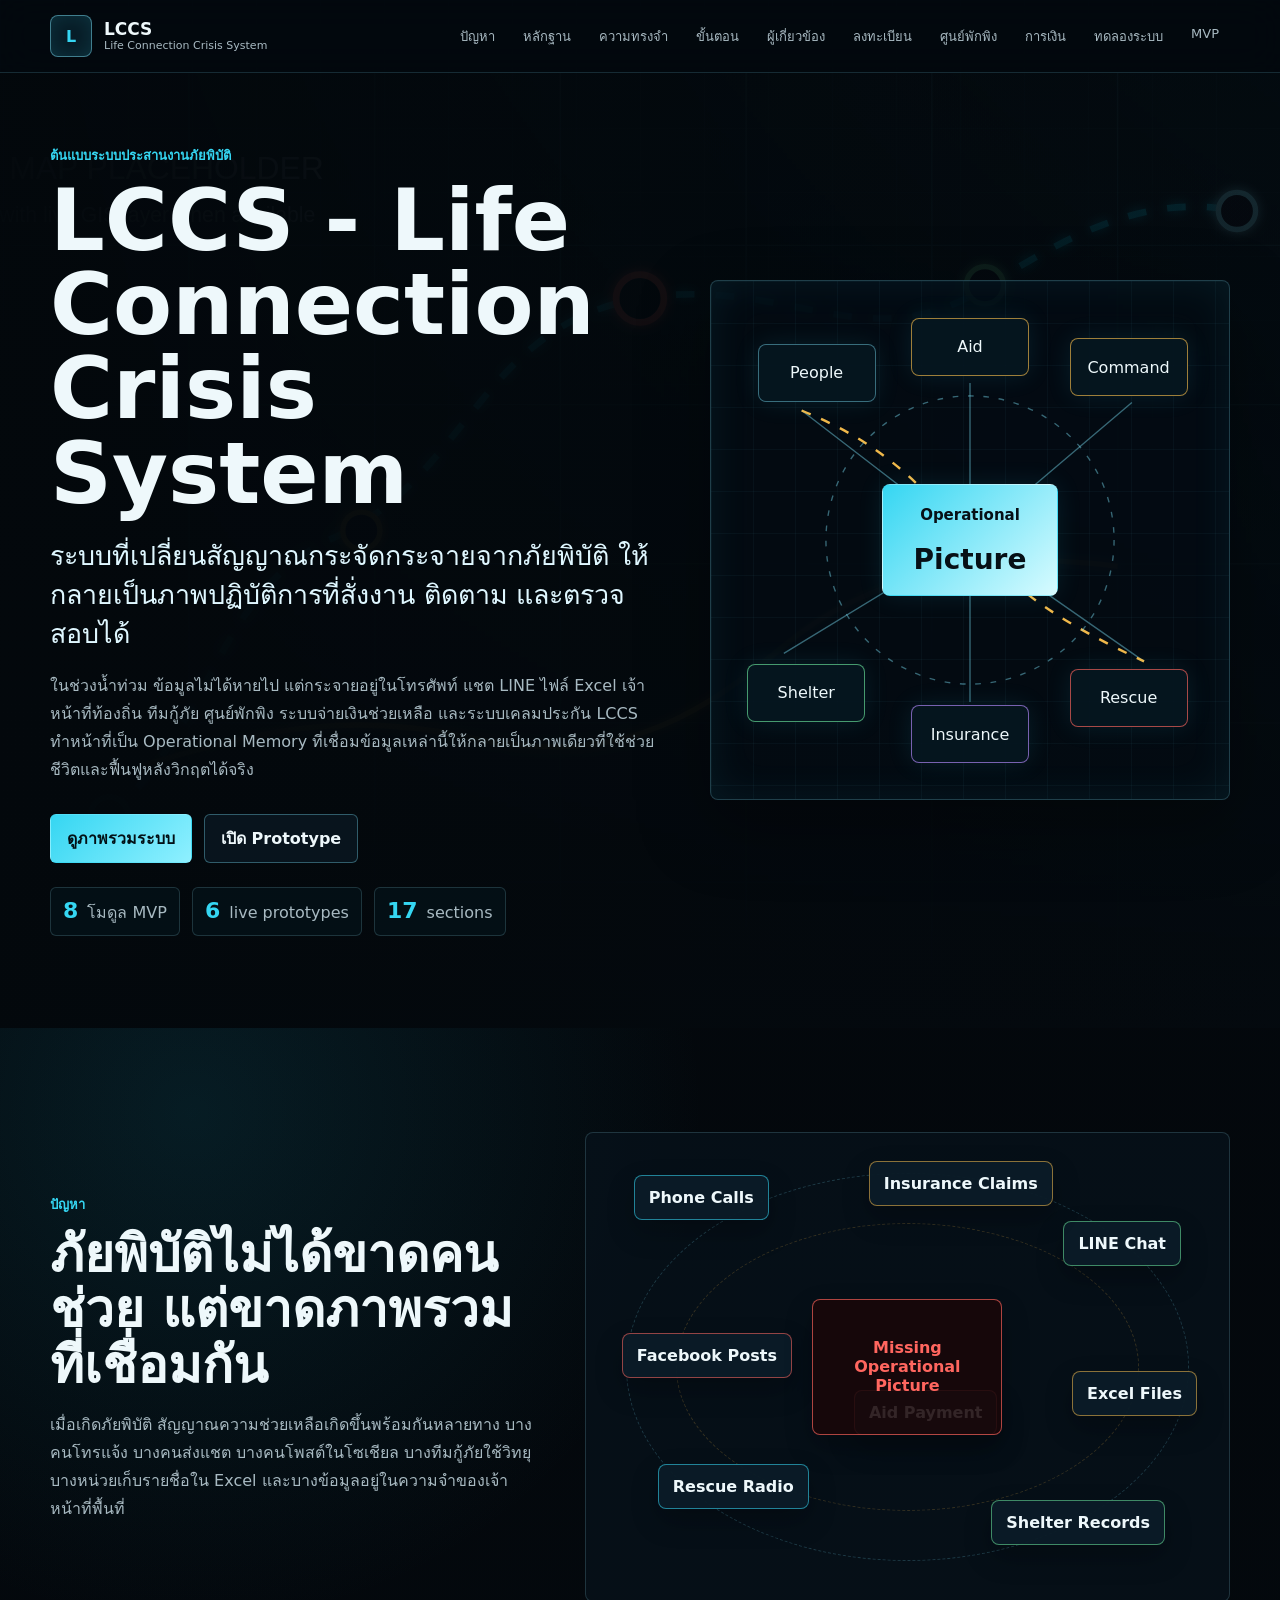
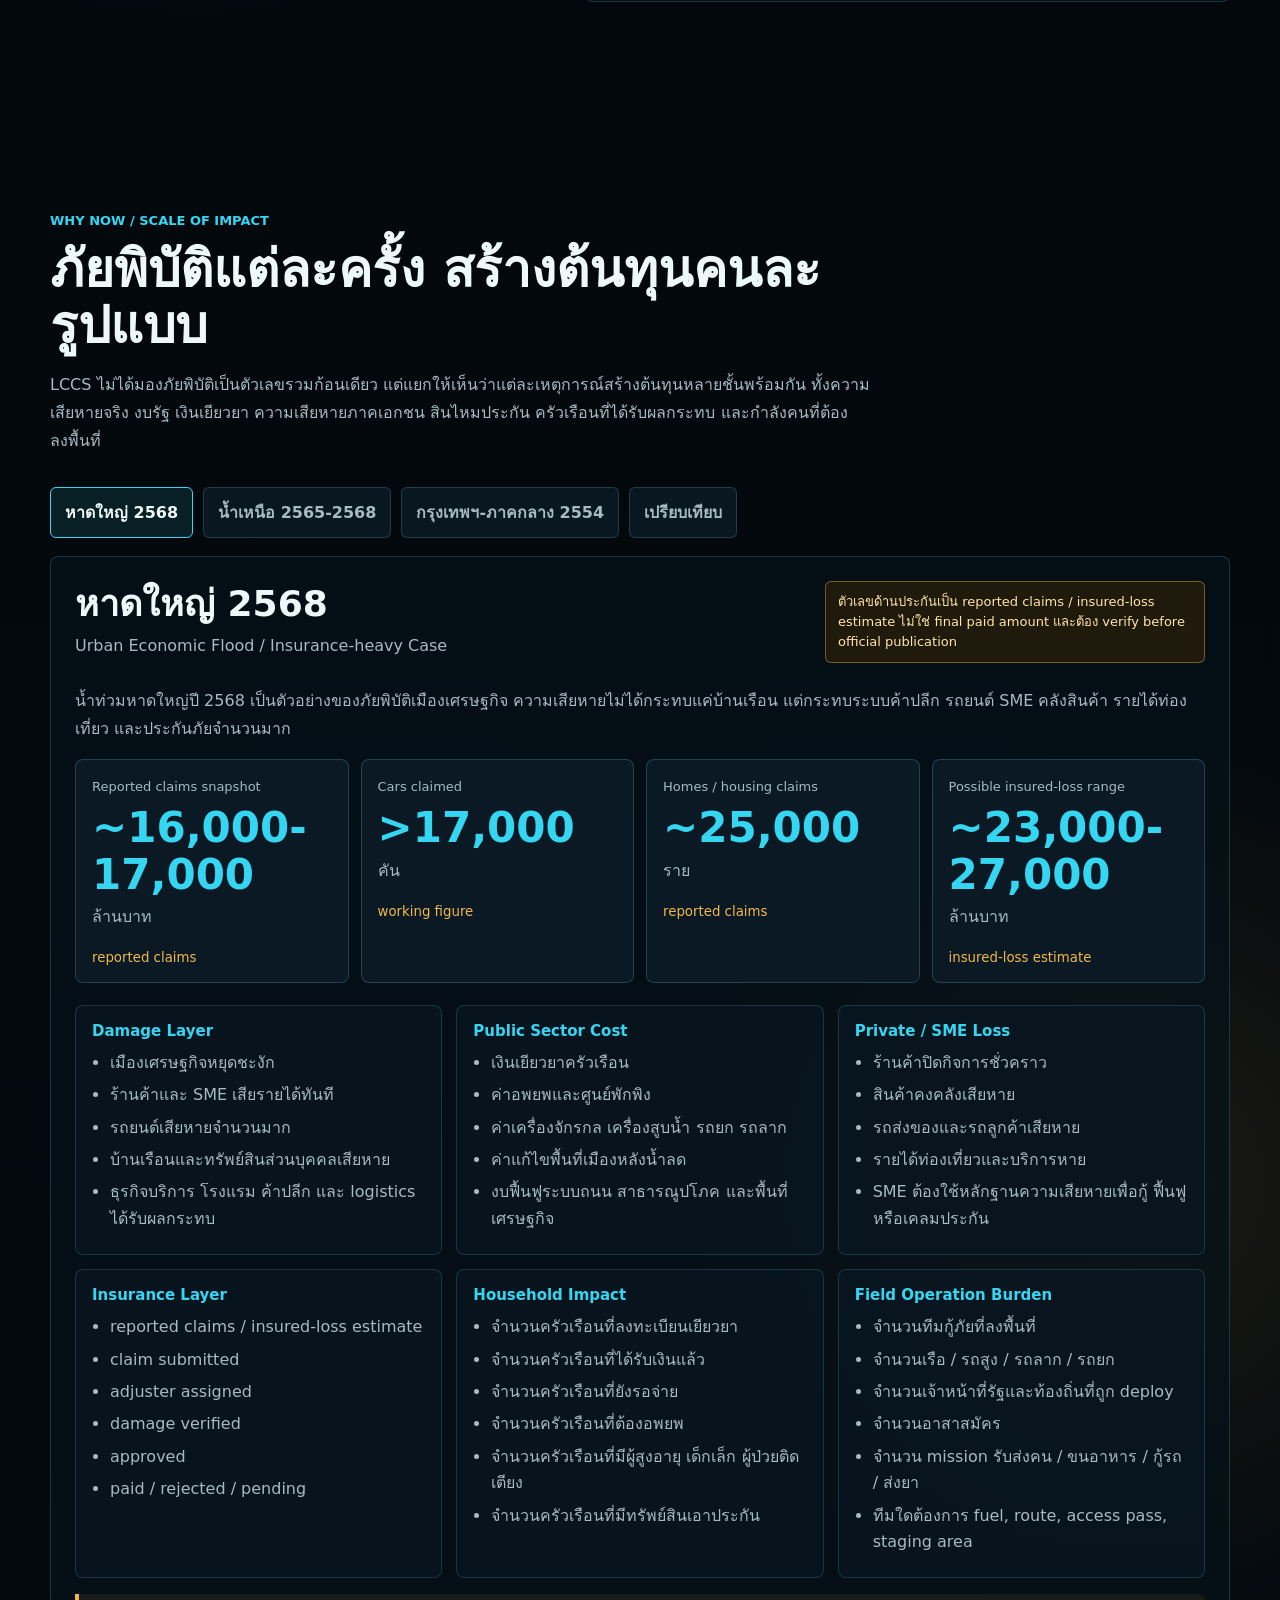
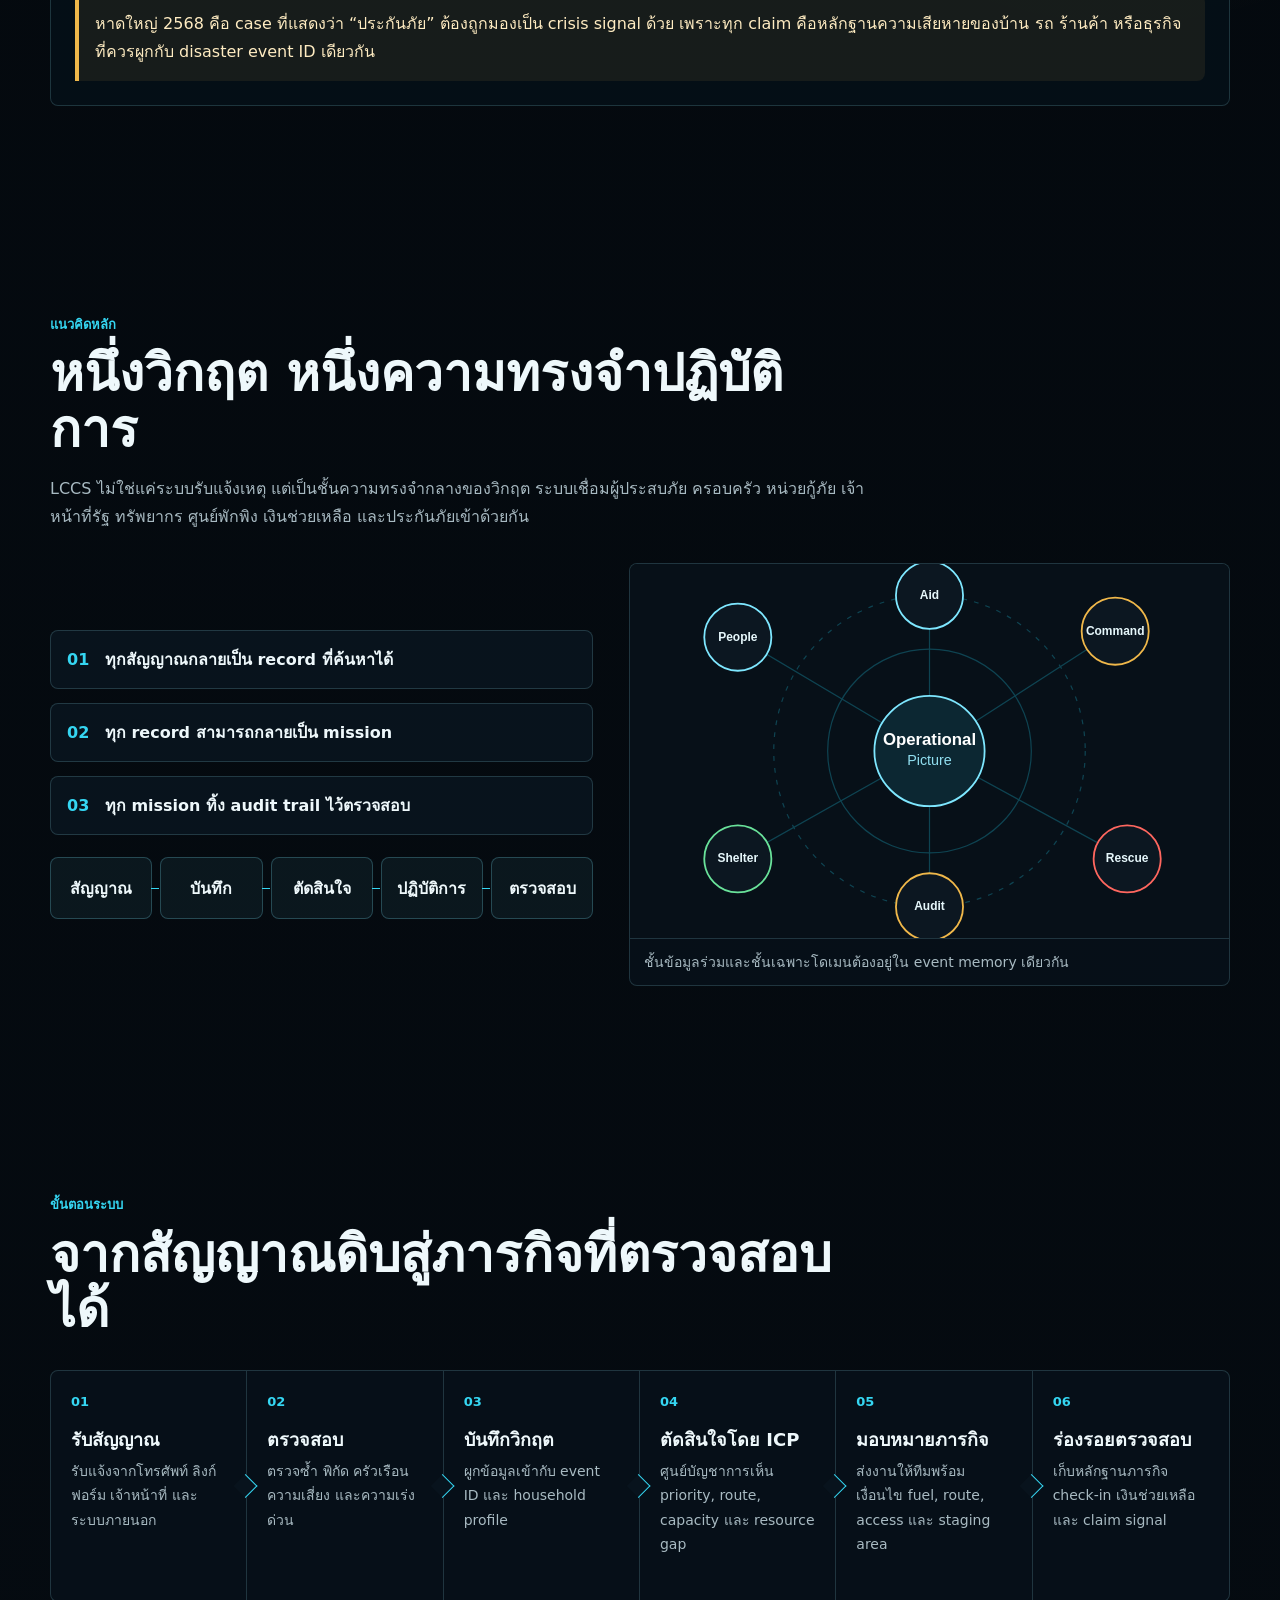
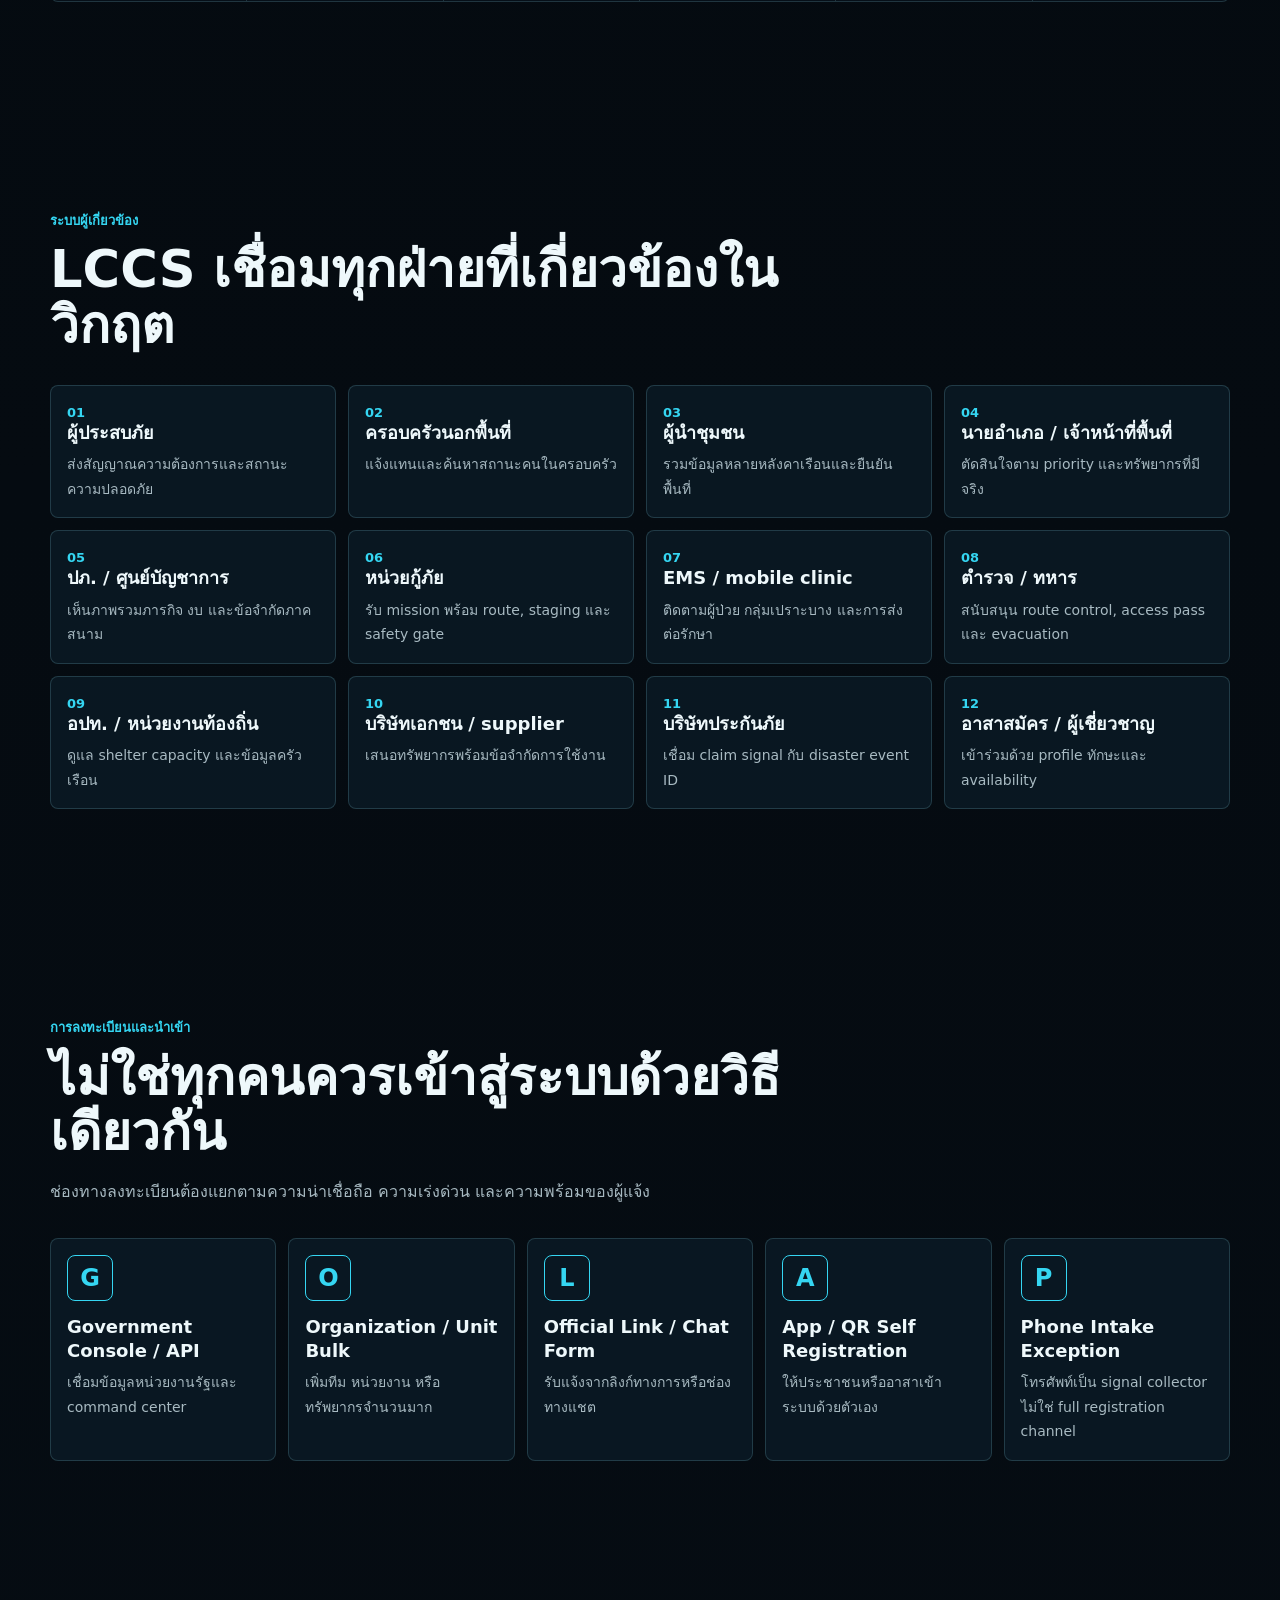
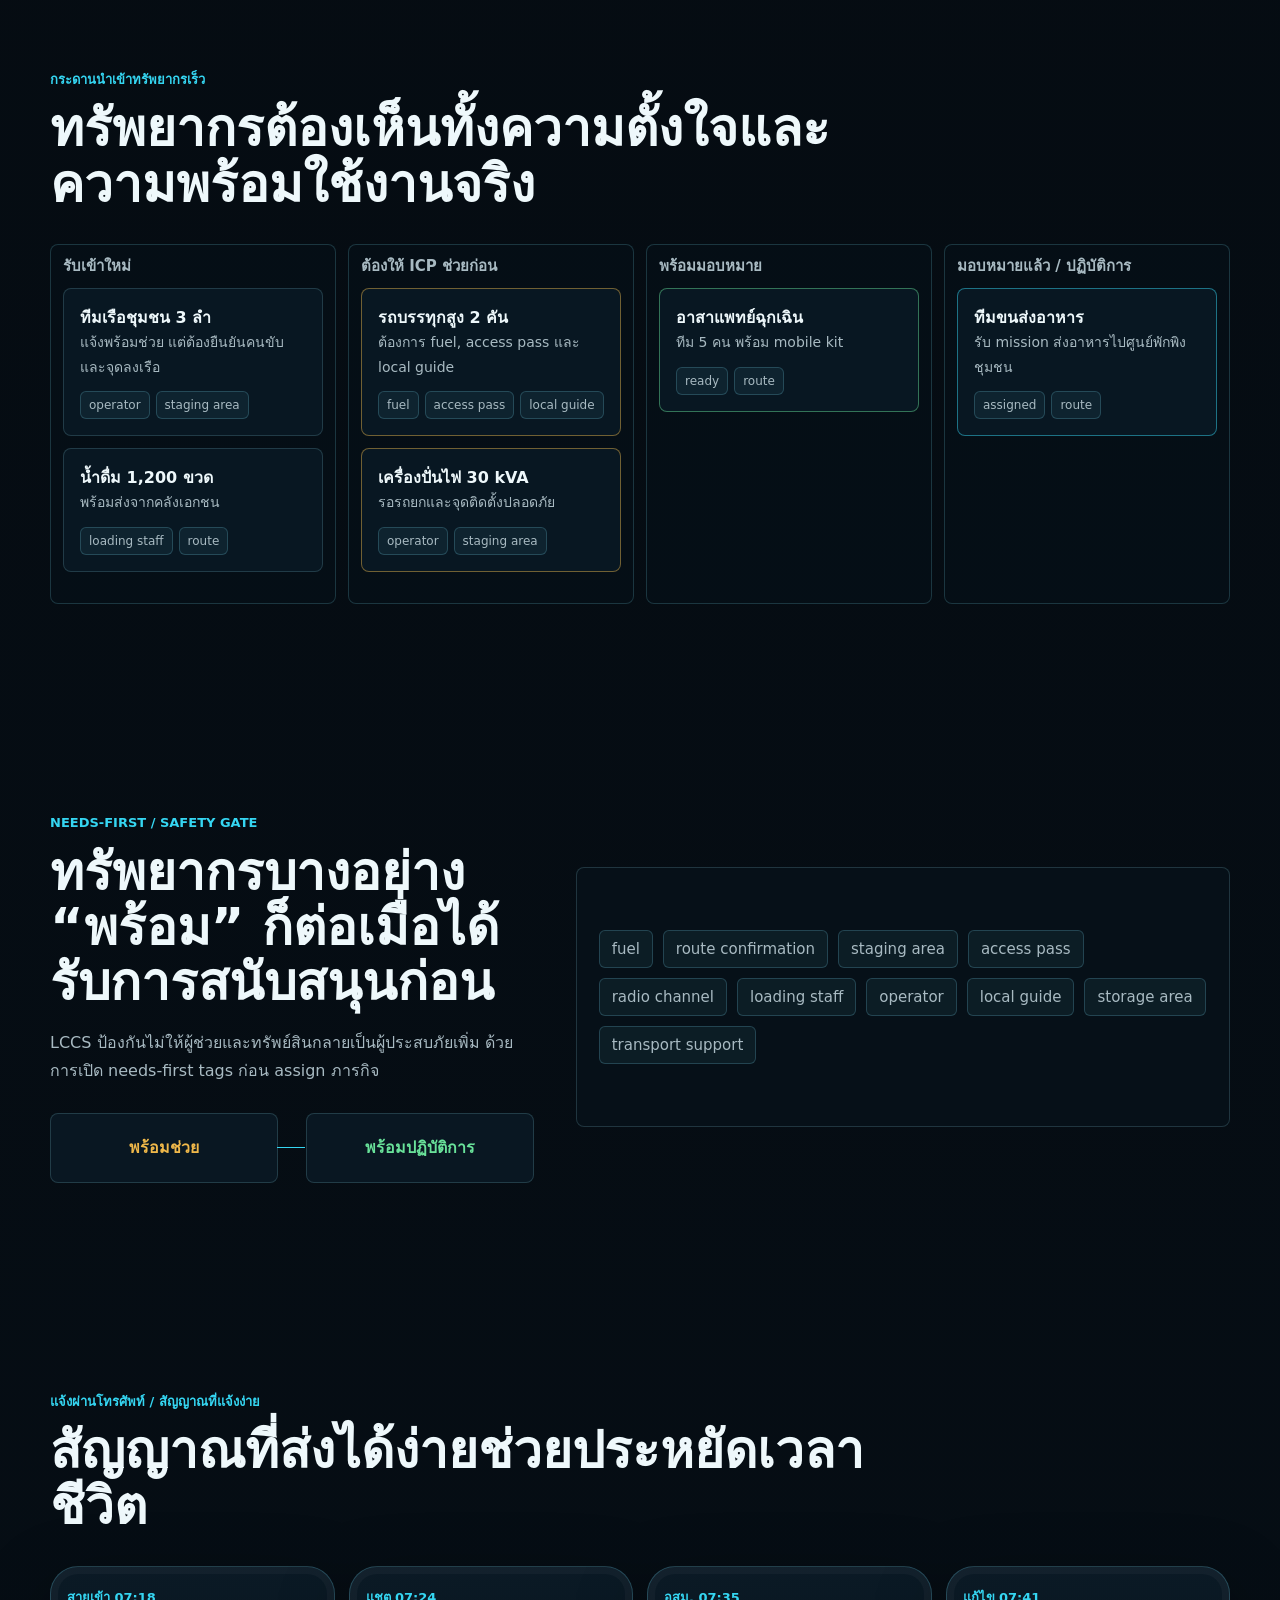
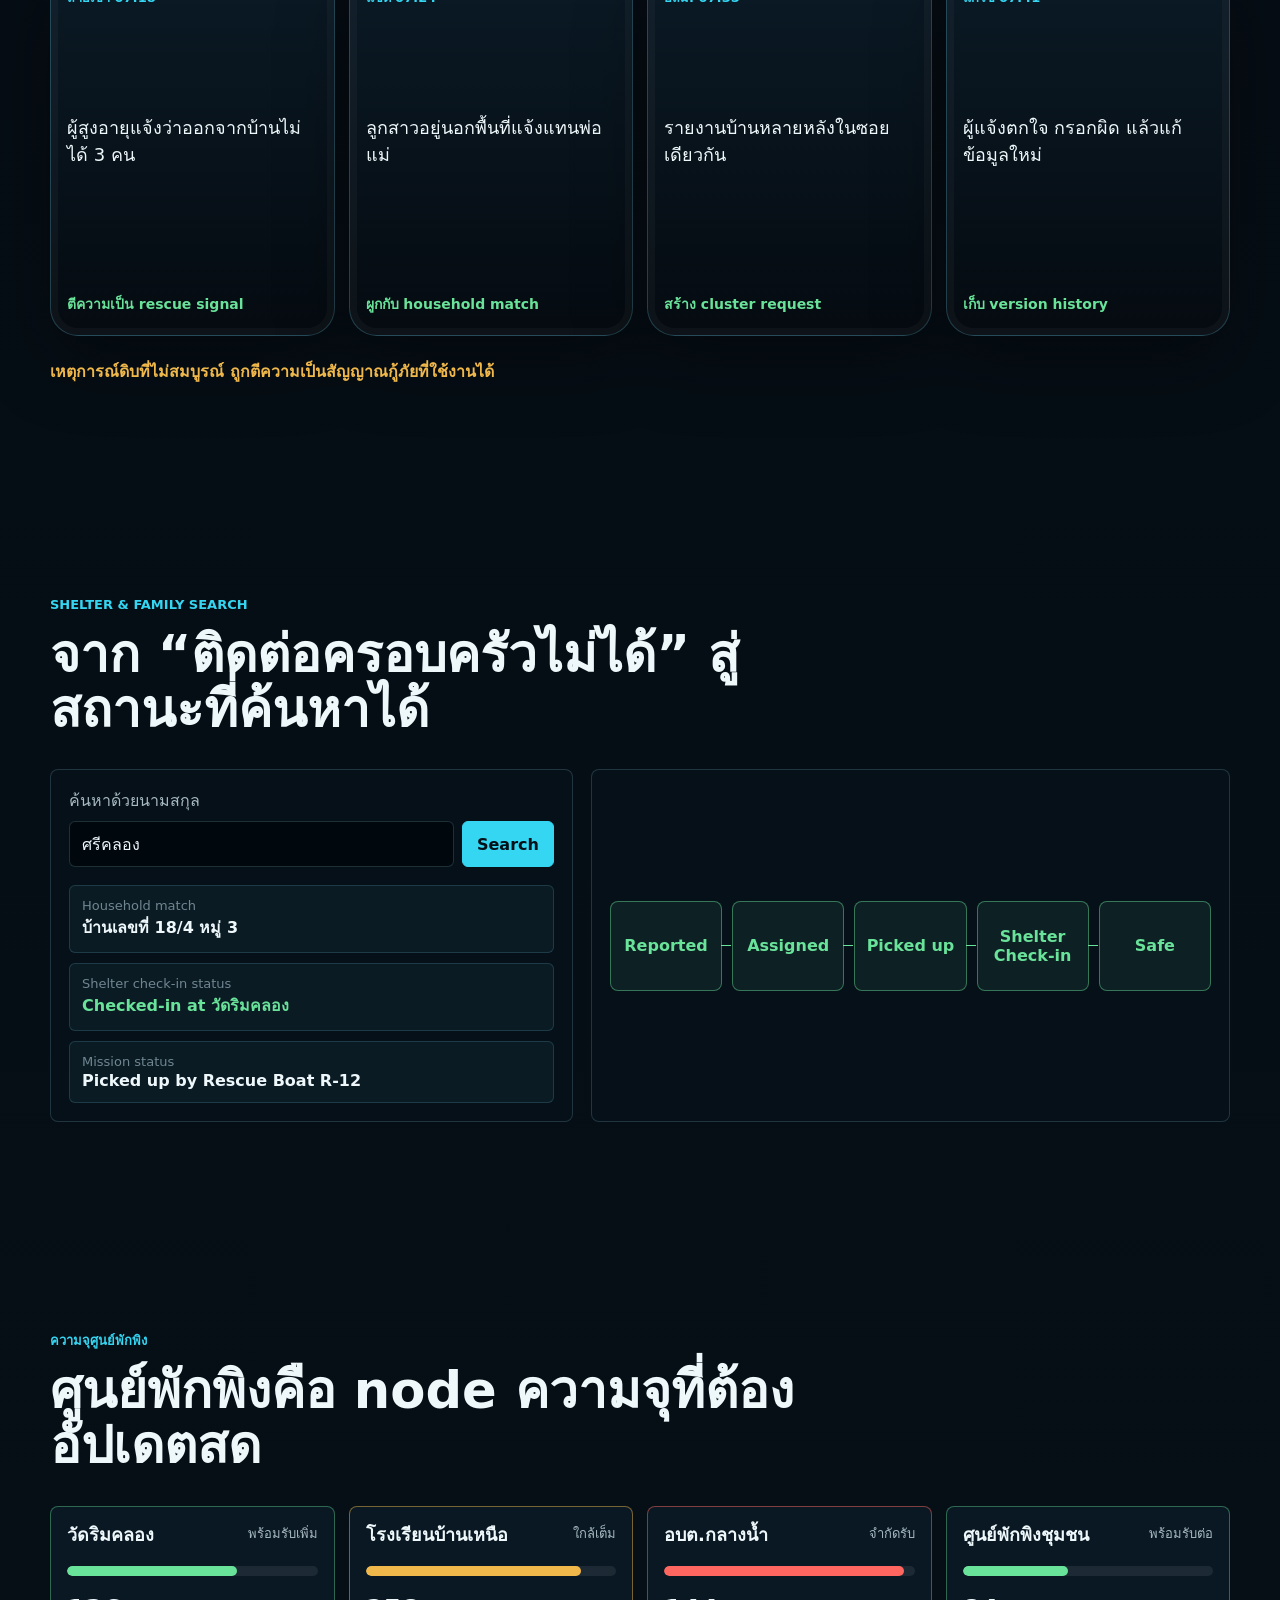
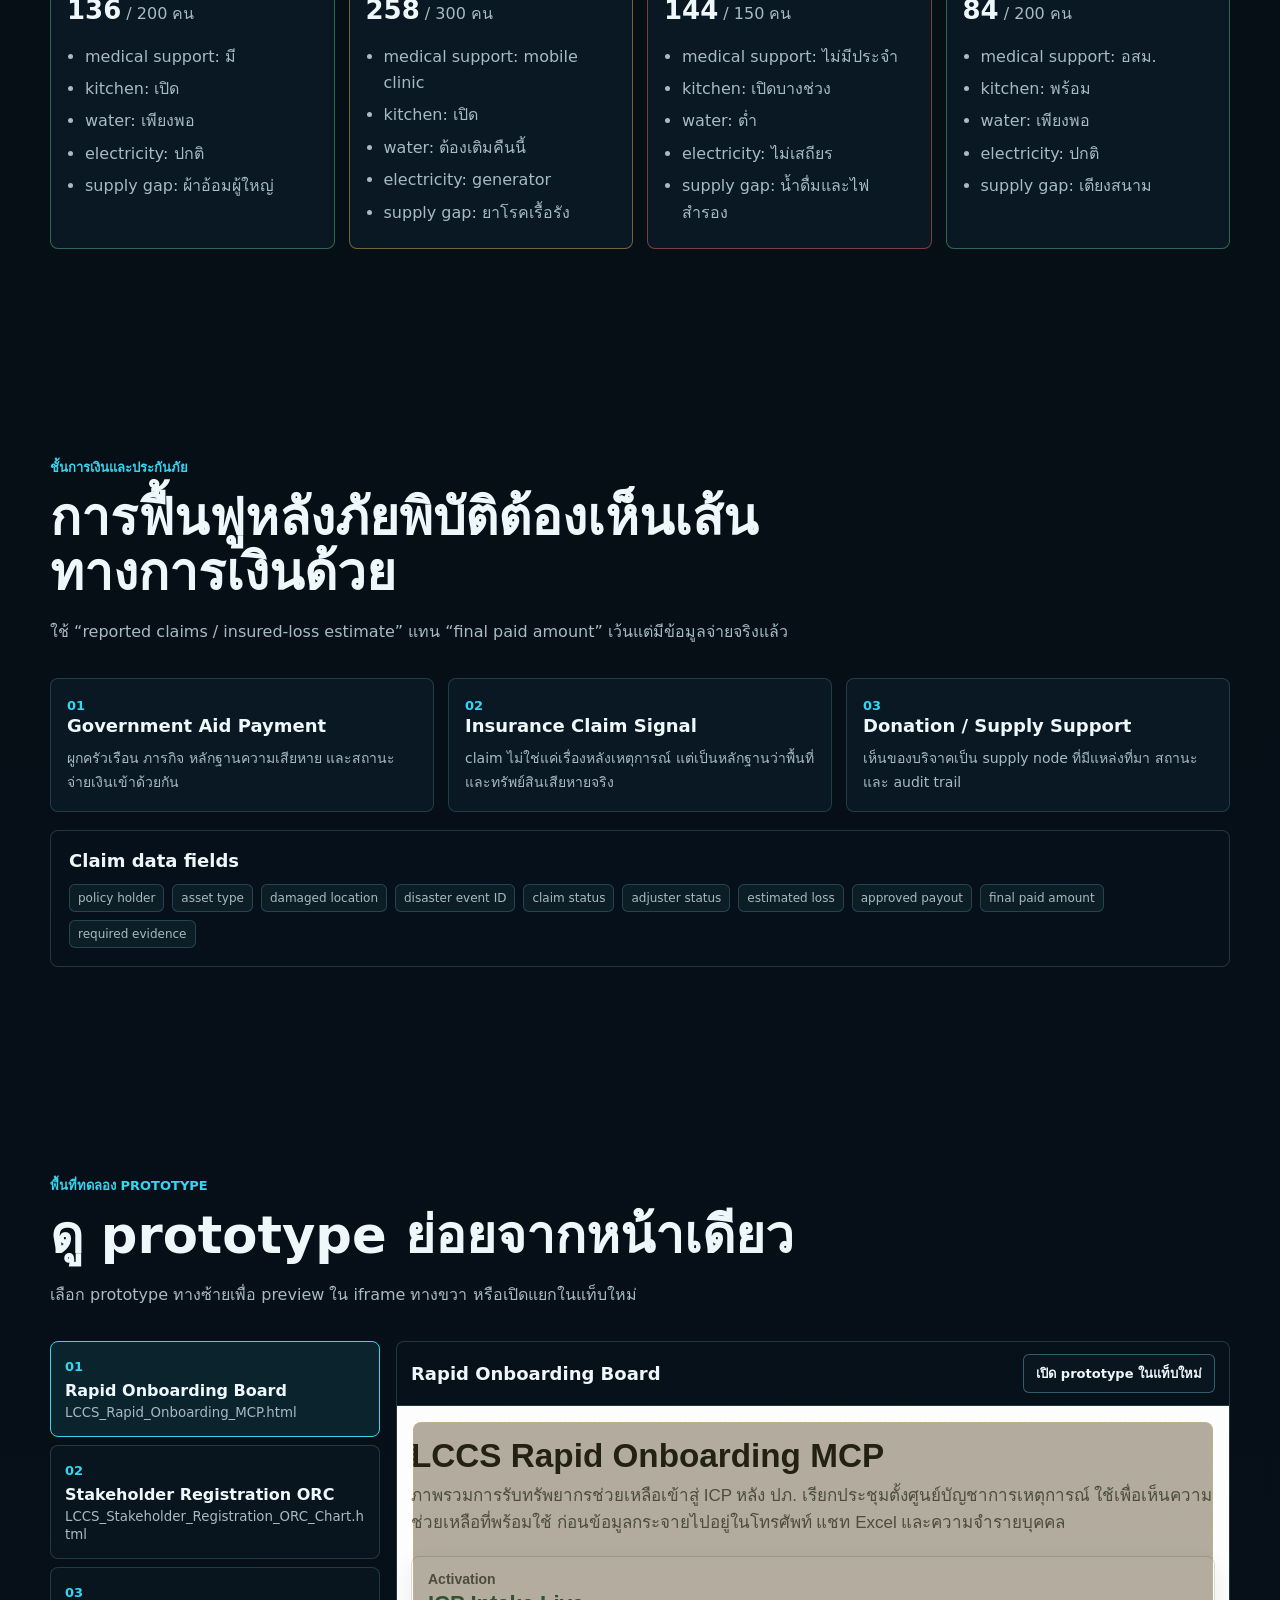
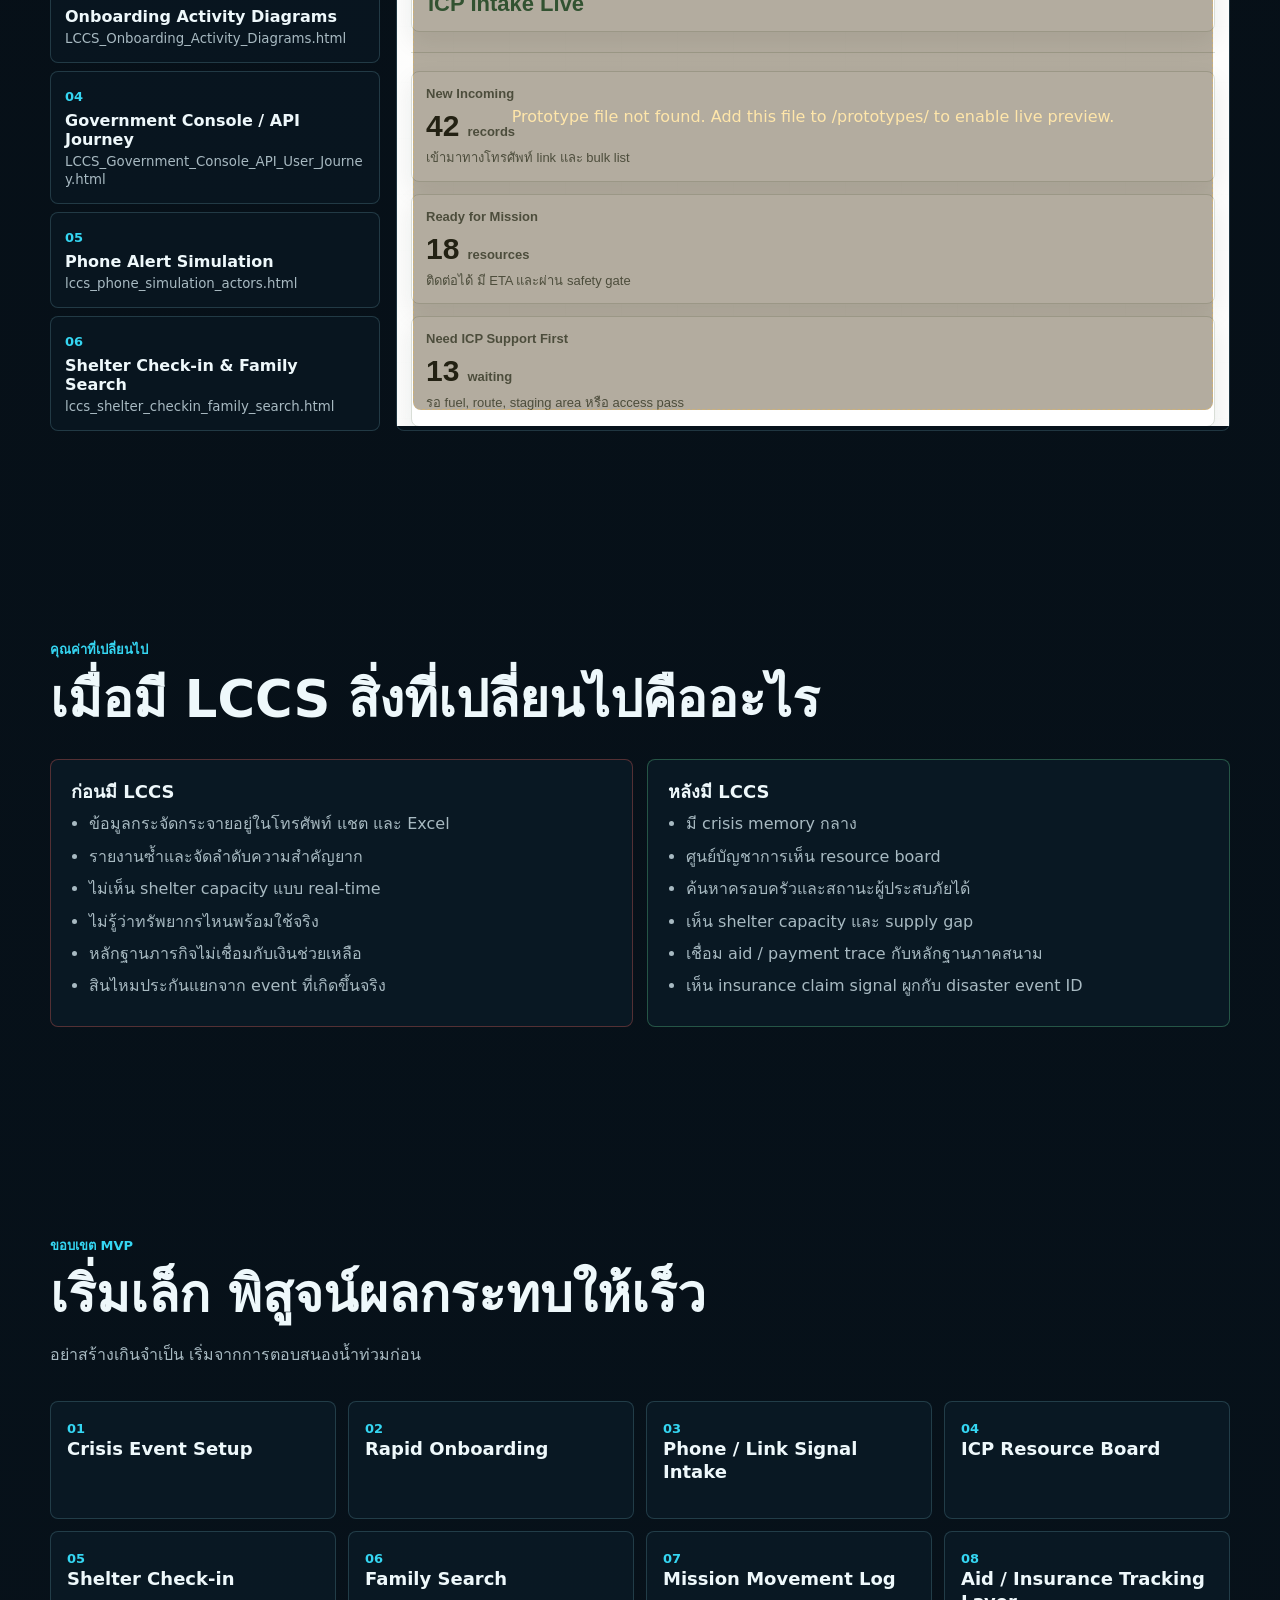
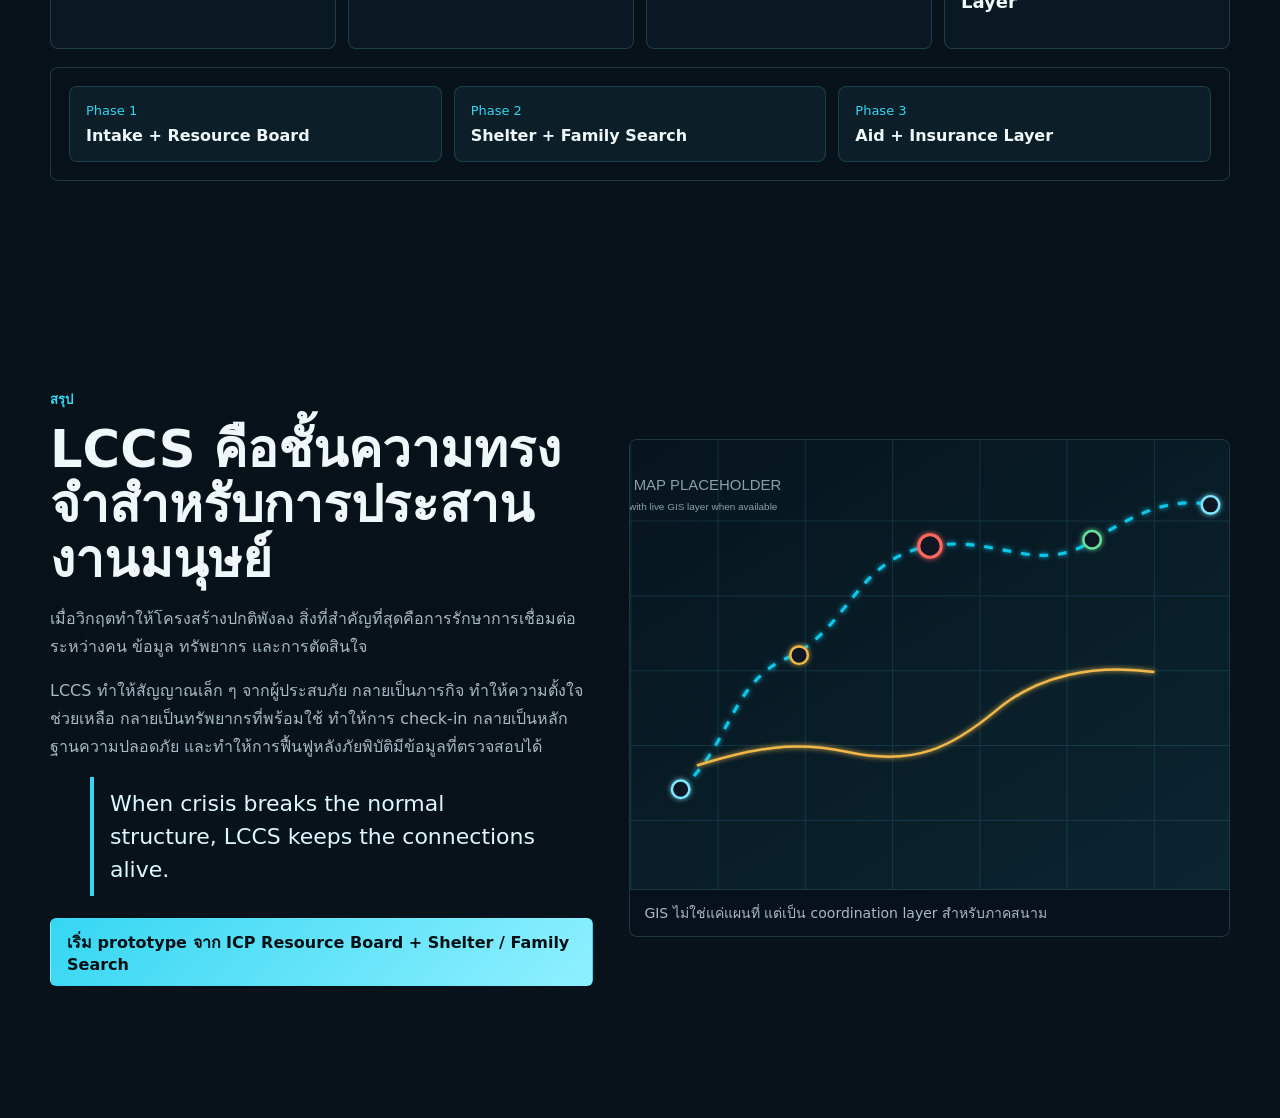
==== index-legacy.html @ 1db21a7c "Publish LCCS Research coordination homepage" ====
<!doctype html>
<html lang="th">
<head>
  <meta charset="utf-8">
  <meta name="viewport" content="width=device-width, initial-scale=1">
  <meta name="description" content="LCCS - Life Connection Crisis System prototype for disaster-response coordination.">
  <title>LCCS - Life Connection Crisis System</title>
  <link rel="stylesheet" href="styles.css">
  <script src="data/cases.js" defer></script>
  <script src="app.js" defer></script>
</head>
<body>
  <a class="skip-link" href="#main">ข้ามไปยังเนื้อหา</a>

  <header class="site-header" data-header>
    <nav class="top-nav" aria-label="เมนูหลัก">
      <a class="brand" href="#hero" aria-label="LCCS home">
        <span class="brand-mark" aria-hidden="true">L</span>
        <span>
          <strong>LCCS</strong>
          <small>Life Connection Crisis System</small>
        </span>
      </a>
      <button class="nav-toggle" type="button" aria-controls="nav-menu" aria-expanded="false">
        <span></span>
        <span></span>
        <span></span>
        <span class="sr-only">เปิดเมนู</span>
      </button>
      <div class="nav-links" id="nav-menu">
        <a href="#problem">ปัญหา</a>
        <a href="#evidence">หลักฐาน</a>
        <a href="#memory">ความทรงจำ</a>
        <a href="#flow">ขั้นตอน</a>
        <a href="#ecosystem">ผู้เกี่ยวข้อง</a>
        <a href="#onboarding">ลงทะเบียน</a>
        <a href="#shelter">ศูนย์พักพิง</a>
        <a href="#finance">การเงิน</a>
        <a href="#playground">ทดลองระบบ</a>
        <a href="#mvp">MVP</a>
      </div>
    </nav>
  </header>

  <main id="main">
    <section class="hero section" id="hero" data-section>
      <div class="hero-media" aria-hidden="true">
        <img src="assets/placeholder-map.svg" alt="">
      </div>
      <div class="shell hero-grid">
        <div class="hero-copy" data-reveal>
          <p class="eyebrow">ต้นแบบระบบประสานงานภัยพิบัติ</p>
          <h1>LCCS - Life Connection Crisis System</h1>
          <p class="hero-subtitle">
            ระบบที่เปลี่ยนสัญญาณกระจัดกระจายจากภัยพิบัติ ให้กลายเป็นภาพปฏิบัติการที่สั่งงาน ติดตาม และตรวจสอบได้
          </p>
          <p class="hero-text">
            ในช่วงน้ำท่วม ข้อมูลไม่ได้หายไป แต่กระจายอยู่ในโทรศัพท์ แชต LINE ไฟล์ Excel เจ้าหน้าที่ท้องถิ่น ทีมกู้ภัย ศูนย์พักพิง ระบบจ่ายเงินช่วยเหลือ และระบบเคลมประกัน LCCS ทำหน้าที่เป็น Operational Memory ที่เชื่อมข้อมูลเหล่านี้ให้กลายเป็นภาพเดียวที่ใช้ช่วยชีวิตและฟื้นฟูหลังวิกฤตได้จริง
          </p>
          <div class="hero-actions">
            <a class="button primary" href="#flow">ดูภาพรวมระบบ</a>
            <a class="button ghost" href="#playground">เปิด Prototype</a>
          </div>
          <div class="hero-status" aria-label="สถานะตัวอย่าง">
            <span><strong data-count="8">0</strong> โมดูล MVP</span>
            <span><strong data-count="6">0</strong> live prototypes</span>
            <span><strong data-count="17">0</strong> sections</span>
          </div>
        </div>

        <div class="command-visual" data-reveal aria-label="แผนภาพเครือข่ายวิกฤต LCCS">
          <div class="visual-grid" aria-hidden="true"></div>
          <div class="op-node center">
            <span>Operational</span>
            <strong>Picture</strong>
          </div>
          <div class="op-node people">People</div>
          <div class="op-node command">Command</div>
          <div class="op-node rescue">Rescue</div>
          <div class="op-node shelter">Shelter</div>
          <div class="op-node aid">Aid</div>
          <div class="op-node insurance">Insurance</div>
          <svg class="network-lines" viewBox="0 0 640 520" aria-hidden="true">
            <path d="M320 260 112 100M320 260 520 90M320 260 90 400M320 260 535 410M320 260 320 66M320 260 320 460" />
            <path class="pulse-line" d="M112 100C210 140 254 186 320 260S445 367 535 410" />
            <circle cx="320" cy="260" r="178" />
          </svg>
        </div>
      </div>
    </section>

    <section class="section problem-section" id="problem" data-section>
      <div class="shell split-layout">
        <div data-reveal>
          <p class="eyebrow">ปัญหา</p>
          <h2>ภัยพิบัติไม่ได้ขาดคนช่วย แต่ขาดภาพรวมที่เชื่อมกัน</h2>
          <p>
            เมื่อเกิดภัยพิบัติ สัญญาณความช่วยเหลือเกิดขึ้นพร้อมกันหลายทาง บางคนโทรแจ้ง บางคนส่งแชต บางคนโพสต์ในโซเชียล บางทีมกู้ภัยใช้วิทยุ บางหน่วยเก็บรายชื่อใน Excel และบางข้อมูลอยู่ในความจำของเจ้าหน้าที่พื้นที่
          </p>
        </div>
        <div class="scattered-signals" data-reveal aria-label="สัญญาณข้อมูลที่กระจัดกระจาย">
          <div class="signal-card cyan">Phone Calls</div>
          <div class="signal-card green">LINE Chat</div>
          <div class="signal-card red">Facebook Posts</div>
          <div class="signal-card amber">Excel Files</div>
          <div class="signal-card cyan">Rescue Radio</div>
          <div class="signal-card green">Shelter Records</div>
          <div class="signal-card amber">Insurance Claims</div>
          <div class="signal-card red">Aid Payment</div>
          <div class="missing-picture">Missing<br>Operational<br>Picture</div>
        </div>
      </div>
    </section>

    <section class="section evidence-section" id="evidence" data-section>
      <div class="shell">
        <div class="section-heading" data-reveal>
          <p class="eyebrow">Why Now / Scale of Impact</p>
          <h2>ภัยพิบัติแต่ละครั้ง สร้างต้นทุนคนละรูปแบบ</h2>
          <p>
            LCCS ไม่ได้มองภัยพิบัติเป็นตัวเลขรวมก้อนเดียว แต่แยกให้เห็นว่าแต่ละเหตุการณ์สร้างต้นทุนหลายชั้นพร้อมกัน ทั้งความเสียหายจริง งบรัฐ เงินเยียวยา ความเสียหายภาคเอกชน สินไหมประกัน ครัวเรือนที่ได้รับผลกระทบ และกำลังคนที่ต้องลงพื้นที่
          </p>
        </div>

        <div class="case-tabs" role="tablist" aria-label="Case evidence tabs" data-reveal>
          <button id="tab-hatyai2568" class="case-tab active" type="button" role="tab" aria-selected="true" aria-controls="case-panel" data-case="hatyai2568">หาดใหญ่ 2568</button>
          <button id="tab-north2565to2568" class="case-tab" type="button" role="tab" aria-selected="false" aria-controls="case-panel" data-case="north2565to2568">น้ำเหนือ 2565-2568</button>
          <button id="tab-central2554" class="case-tab" type="button" role="tab" aria-selected="false" aria-controls="case-panel" data-case="central2554">กรุงเทพฯ-ภาคกลาง 2554</button>
          <button id="tab-compare" class="case-tab" type="button" role="tab" aria-selected="false" aria-controls="case-panel" data-case="compare">เปรียบเทียบ</button>
        </div>

        <article class="case-panel" id="case-panel" role="tabpanel" tabindex="0" aria-labelledby="tab-hatyai2568" data-reveal></article>
      </div>
    </section>

    <section class="section memory-section" id="memory" data-section>
      <div class="shell">
        <div class="section-heading" data-reveal>
          <p class="eyebrow">แนวคิดหลัก</p>
          <h2>หนึ่งวิกฤต หนึ่งความทรงจำปฏิบัติการ</h2>
          <p>
            LCCS ไม่ใช่แค่ระบบรับแจ้งเหตุ แต่เป็นชั้นความทรงจำกลางของวิกฤต ระบบเชื่อมผู้ประสบภัย ครอบครัว หน่วยกู้ภัย เจ้าหน้าที่รัฐ ทรัพยากร ศูนย์พักพิง เงินช่วยเหลือ และประกันภัยเข้าด้วยกัน
          </p>
        </div>
        <div class="memory-grid">
          <div class="memory-copy" data-reveal>
            <div class="memory-line"><span>01</span> ทุกสัญญาณกลายเป็น record ที่ค้นหาได้</div>
            <div class="memory-line"><span>02</span> ทุก record สามารถกลายเป็น mission</div>
            <div class="memory-line"><span>03</span> ทุก mission ทิ้ง audit trail ไว้ตรวจสอบ</div>
            <div class="signal-chain" aria-label="Signal to audit flow">
              <span>สัญญาณ</span>
              <span>บันทึก</span>
              <span>ตัดสินใจ</span>
              <span>ปฏิบัติการ</span>
              <span>ตรวจสอบ</span>
            </div>
          </div>
          <figure class="reference-figure" data-reveal>
            <img src="assets/placeholder-network.svg" alt="ภาพแนวคิด operational layer model ของ LCCS">
            <figcaption>ชั้นข้อมูลร่วมและชั้นเฉพาะโดเมนต้องอยู่ใน event memory เดียวกัน</figcaption>
          </figure>
        </div>
      </div>
    </section>

    <section class="section flow-section" id="flow" data-section>
      <div class="shell">
        <div class="section-heading" data-reveal>
          <p class="eyebrow">ขั้นตอนระบบ</p>
          <h2>จากสัญญาณดิบสู่ภารกิจที่ตรวจสอบได้</h2>
        </div>
        <div class="pipeline" data-reveal aria-label="LCCS system flow">
          <div class="flow-step">
            <span>01</span>
          <h3>รับสัญญาณ</h3>
            <p>รับแจ้งจากโทรศัพท์ ลิงก์ ฟอร์ม เจ้าหน้าที่ และระบบภายนอก</p>
          </div>
          <div class="flow-step">
            <span>02</span>
          <h3>ตรวจสอบ</h3>
            <p>ตรวจซ้ำ พิกัด ครัวเรือน ความเสี่ยง และความเร่งด่วน</p>
          </div>
          <div class="flow-step">
            <span>03</span>
          <h3>บันทึกวิกฤต</h3>
            <p>ผูกข้อมูลเข้ากับ event ID และ household profile</p>
          </div>
          <div class="flow-step">
            <span>04</span>
          <h3>ตัดสินใจโดย ICP</h3>
            <p>ศูนย์บัญชาการเห็น priority, route, capacity และ resource gap</p>
          </div>
          <div class="flow-step">
            <span>05</span>
          <h3>มอบหมายภารกิจ</h3>
            <p>ส่งงานให้ทีมพร้อมเงื่อนไข fuel, route, access และ staging area</p>
          </div>
          <div class="flow-step">
            <span>06</span>
          <h3>ร่องรอยตรวจสอบ</h3>
            <p>เก็บหลักฐานภารกิจ check-in เงินช่วยเหลือ และ claim signal</p>
          </div>
        </div>
      </div>
    </section>

    <section class="section ecosystem-section" id="ecosystem" data-section>
      <div class="shell">
        <div class="section-heading" data-reveal>
          <p class="eyebrow">ระบบผู้เกี่ยวข้อง</p>
          <h2>LCCS เชื่อมทุกฝ่ายที่เกี่ยวข้องในวิกฤต</h2>
        </div>
        <div class="actor-grid" data-reveal>
          <article class="actor-card"><span>01</span><h3>ผู้ประสบภัย</h3><p>ส่งสัญญาณความต้องการและสถานะความปลอดภัย</p></article>
          <article class="actor-card"><span>02</span><h3>ครอบครัวนอกพื้นที่</h3><p>แจ้งแทนและค้นหาสถานะคนในครอบครัว</p></article>
          <article class="actor-card"><span>03</span><h3>ผู้นำชุมชน</h3><p>รวมข้อมูลหลายหลังคาเรือนและยืนยันพื้นที่</p></article>
          <article class="actor-card"><span>04</span><h3>นายอำเภอ / เจ้าหน้าที่พื้นที่</h3><p>ตัดสินใจตาม priority และทรัพยากรที่มีจริง</p></article>
          <article class="actor-card"><span>05</span><h3>ปภ. / ศูนย์บัญชาการ</h3><p>เห็นภาพรวมภารกิจ งบ และข้อจำกัดภาคสนาม</p></article>
          <article class="actor-card"><span>06</span><h3>หน่วยกู้ภัย</h3><p>รับ mission พร้อม route, staging และ safety gate</p></article>
          <article class="actor-card"><span>07</span><h3>EMS / mobile clinic</h3><p>ติดตามผู้ป่วย กลุ่มเปราะบาง และการส่งต่อรักษา</p></article>
          <article class="actor-card"><span>08</span><h3>ตำรวจ / ทหาร</h3><p>สนับสนุน route control, access pass และ evacuation</p></article>
          <article class="actor-card"><span>09</span><h3>อปท. / หน่วยงานท้องถิ่น</h3><p>ดูแล shelter capacity และข้อมูลครัวเรือน</p></article>
          <article class="actor-card"><span>10</span><h3>บริษัทเอกชน / supplier</h3><p>เสนอทรัพยากรพร้อมข้อจำกัดการใช้งาน</p></article>
          <article class="actor-card"><span>11</span><h3>บริษัทประกันภัย</h3><p>เชื่อม claim signal กับ disaster event ID</p></article>
          <article class="actor-card"><span>12</span><h3>อาสาสมัคร / ผู้เชี่ยวชาญ</h3><p>เข้าร่วมด้วย profile ทักษะและ availability</p></article>
        </div>
      </div>
    </section>

    <section class="section onboarding-section" id="onboarding" data-section>
      <div class="shell">
        <div class="section-heading" data-reveal>
          <p class="eyebrow">การลงทะเบียนและนำเข้า</p>
          <h2>ไม่ใช่ทุกคนควรเข้าสู่ระบบด้วยวิธีเดียวกัน</h2>
          <p>ช่องทางลงทะเบียนต้องแยกตามความน่าเชื่อถือ ความเร่งด่วน และความพร้อมของผู้แจ้ง</p>
        </div>
        <div class="golap-grid" data-reveal>
          <article class="golap-card"><strong>G</strong><h3>Government Console / API</h3><p>เชื่อมข้อมูลหน่วยงานรัฐและ command center</p></article>
          <article class="golap-card"><strong>O</strong><h3>Organization / Unit Bulk</h3><p>เพิ่มทีม หน่วยงาน หรือทรัพยากรจำนวนมาก</p></article>
          <article class="golap-card"><strong>L</strong><h3>Official Link / Chat Form</h3><p>รับแจ้งจากลิงก์ทางการหรือช่องทางแชต</p></article>
          <article class="golap-card"><strong>A</strong><h3>App / QR Self Registration</h3><p>ให้ประชาชนหรืออาสาเข้าระบบด้วยตัวเอง</p></article>
          <article class="golap-card"><strong>P</strong><h3>Phone Intake Exception</h3><p>โทรศัพท์เป็น signal collector ไม่ใช่ full registration channel</p></article>
        </div>
      </div>
    </section>

    <section class="section board-section" id="rapid-board" data-section>
      <div class="shell">
        <div class="section-heading" data-reveal>
          <p class="eyebrow">กระดานนำเข้าทรัพยากรเร็ว</p>
          <h2>ทรัพยากรต้องเห็นทั้งความตั้งใจและความพร้อมใช้งานจริง</h2>
        </div>
        <div class="kanban-board" data-reveal aria-label="Rapid onboarding kanban board">
          <section class="kanban-column" aria-labelledby="col-new">
            <h3 id="col-new">รับเข้าใหม่</h3>
            <article class="task-card">
              <strong>ทีมเรือชุมชน 3 ลำ</strong>
              <p>แจ้งพร้อมช่วย แต่ต้องยืนยันคนขับและจุดลงเรือ</p>
              <div class="tags"><span>operator</span><span>staging area</span></div>
            </article>
            <article class="task-card">
              <strong>น้ำดื่ม 1,200 ขวด</strong>
              <p>พร้อมส่งจากคลังเอกชน</p>
              <div class="tags"><span>loading staff</span><span>route</span></div>
            </article>
          </section>
          <section class="kanban-column" aria-labelledby="col-support">
            <h3 id="col-support">ต้องให้ ICP ช่วยก่อน</h3>
            <article class="task-card warning">
              <strong>รถบรรทุกสูง 2 คัน</strong>
              <p>ต้องการ fuel, access pass และ local guide</p>
              <div class="tags"><span>fuel</span><span>access pass</span><span>local guide</span></div>
            </article>
            <article class="task-card warning">
              <strong>เครื่องปั่นไฟ 30 kVA</strong>
              <p>รอรถยกและจุดติดตั้งปลอดภัย</p>
              <div class="tags"><span>operator</span><span>staging area</span></div>
            </article>
          </section>
          <section class="kanban-column" aria-labelledby="col-ready">
            <h3 id="col-ready">พร้อมมอบหมาย</h3>
            <article class="task-card ready">
              <strong>อาสาแพทย์ฉุกเฉิน</strong>
              <p>ทีม 5 คน พร้อม mobile kit</p>
              <div class="tags"><span>ready</span><span>route</span></div>
            </article>
          </section>
          <section class="kanban-column" aria-labelledby="col-assigned">
            <h3 id="col-assigned">มอบหมายแล้ว / ปฏิบัติการ</h3>
            <article class="task-card active">
              <strong>ทีมขนส่งอาหาร</strong>
              <p>รับ mission ส่งอาหารไปศูนย์พักพิงชุมชน</p>
              <div class="tags"><span>assigned</span><span>route</span></div>
            </article>
          </section>
        </div>
      </div>
    </section>

    <section class="section safety-section" id="safety" data-section>
      <div class="shell safety-grid">
        <div data-reveal>
          <p class="eyebrow">Needs-first / Safety Gate</p>
          <h2>ทรัพยากรบางอย่าง “พร้อม” ก็ต่อเมื่อได้รับการสนับสนุนก่อน</h2>
          <p>
            LCCS ป้องกันไม่ให้ผู้ช่วยและทรัพย์สินกลายเป็นผู้ประสบภัยเพิ่ม ด้วยการเปิด needs-first tags ก่อน assign ภารกิจ
          </p>
          <div class="readiness-flow" aria-label="Willing to operationally ready">
            <span>พร้อมช่วย</span>
            <span>พร้อมปฏิบัติการ</span>
          </div>
        </div>
        <div class="tag-cloud" data-reveal aria-label="needs-first tags">
          <span>fuel</span>
          <span>route confirmation</span>
          <span>staging area</span>
          <span>access pass</span>
          <span>radio channel</span>
          <span>loading staff</span>
          <span>operator</span>
          <span>local guide</span>
          <span>storage area</span>
          <span>transport support</span>
        </div>
      </div>
    </section>

    <section class="section phone-section" id="phone" data-section>
      <div class="shell">
        <div class="section-heading" data-reveal>
          <p class="eyebrow">แจ้งผ่านโทรศัพท์ / สัญญาณที่แจ้งง่าย</p>
          <h2>สัญญาณที่ส่งได้ง่ายช่วยประหยัดเวลาชีวิต</h2>
        </div>
        <div class="phone-grid" data-reveal>
          <article class="phone-mock">
            <span>สายเข้า 07:18</span>
            <p>ผู้สูงอายุแจ้งว่าออกจากบ้านไม่ได้ 3 คน</p>
            <strong>ตีความเป็น rescue signal</strong>
          </article>
          <article class="phone-mock">
            <span>แชต 07:24</span>
            <p>ลูกสาวอยู่นอกพื้นที่แจ้งแทนพ่อแม่</p>
            <strong>ผูกกับ household match</strong>
          </article>
          <article class="phone-mock">
            <span>อสม. 07:35</span>
            <p>รายงานบ้านหลายหลังในซอยเดียวกัน</p>
            <strong>สร้าง cluster request</strong>
          </article>
          <article class="phone-mock">
            <span>แก้ไข 07:41</span>
            <p>ผู้แจ้งตกใจ กรอกผิด แล้วแก้ข้อมูลใหม่</p>
            <strong>เก็บ version history</strong>
          </article>
        </div>
        <p class="output-line" data-reveal>เหตุการณ์ดิบที่ไม่สมบูรณ์ ถูกตีความเป็นสัญญาณกู้ภัยที่ใช้งานได้</p>
      </div>
    </section>

    <section class="section shelter-section" id="shelter" data-section>
      <div class="shell">
        <div class="section-heading" data-reveal>
          <p class="eyebrow">Shelter & Family Search</p>
          <h2>จาก “ติดต่อครอบครัวไม่ได้” สู่สถานะที่ค้นหาได้</h2>
        </div>
        <div class="family-search" data-reveal>
          <div class="search-panel">
            <label for="family-search-input">ค้นหาด้วยนามสกุล</label>
            <div class="search-box">
              <input id="family-search-input" type="search" value="ศรีคลอง" aria-label="ค้นหาด้วยนามสกุล">
              <button type="button">Search</button>
            </div>
            <div class="match-list">
              <div><span>Household match</span><strong>บ้านเลขที่ 18/4 หมู่ 3</strong></div>
              <div><span>Shelter check-in status</span><strong class="safe">Checked-in at วัดริมคลอง</strong></div>
              <div><span>Mission status</span><strong>Picked up by Rescue Boat R-12</strong></div>
            </div>
          </div>
          <div class="movement-timeline" aria-label="movement timeline">
            <span class="done">Reported</span>
            <span class="done">Assigned</span>
            <span class="done">Picked up</span>
            <span class="done">Shelter Check-in</span>
            <span class="done">Safe</span>
          </div>
        </div>
      </div>
    </section>

    <section class="section capacity-section" id="capacity" data-section>
      <div class="shell">
        <div class="section-heading" data-reveal>
          <p class="eyebrow">ความจุศูนย์พักพิง</p>
          <h2>ศูนย์พักพิงคือ node ความจุที่ต้องอัปเดตสด</h2>
        </div>
        <div class="shelter-grid" data-reveal>
          <article class="shelter-card ready" style="--capacity:68%">
            <div><h3>วัดริมคลอง</h3><span>พร้อมรับเพิ่ม</span></div>
            <div class="capacity-bar"><span></span></div>
            <p><strong>136</strong> / 200 คน</p>
            <ul>
              <li>medical support: มี</li>
              <li>kitchen: เปิด</li>
              <li>water: เพียงพอ</li>
              <li>electricity: ปกติ</li>
              <li>supply gap: ผ้าอ้อมผู้ใหญ่</li>
            </ul>
          </article>
          <article class="shelter-card warning" style="--capacity:86%">
            <div><h3>โรงเรียนบ้านเหนือ</h3><span>ใกล้เต็ม</span></div>
            <div class="capacity-bar"><span></span></div>
            <p><strong>258</strong> / 300 คน</p>
            <ul>
              <li>medical support: mobile clinic</li>
              <li>kitchen: เปิด</li>
              <li>water: ต้องเติมคืนนี้</li>
              <li>electricity: generator</li>
              <li>supply gap: ยาโรคเรื้อรัง</li>
            </ul>
          </article>
          <article class="shelter-card danger" style="--capacity:96%">
            <div><h3>อบต.กลางน้ำ</h3><span>จำกัดรับ</span></div>
            <div class="capacity-bar"><span></span></div>
            <p><strong>144</strong> / 150 คน</p>
            <ul>
              <li>medical support: ไม่มีประจำ</li>
              <li>kitchen: เปิดบางช่วง</li>
              <li>water: ต่ำ</li>
              <li>electricity: ไม่เสถียร</li>
              <li>supply gap: น้ำดื่มและไฟสำรอง</li>
            </ul>
          </article>
          <article class="shelter-card ready" style="--capacity:42%">
            <div><h3>ศูนย์พักพิงชุมชน</h3><span>พร้อมรับต่อ</span></div>
            <div class="capacity-bar"><span></span></div>
            <p><strong>84</strong> / 200 คน</p>
            <ul>
              <li>medical support: อสม.</li>
              <li>kitchen: พร้อม</li>
              <li>water: เพียงพอ</li>
              <li>electricity: ปกติ</li>
              <li>supply gap: เตียงสนาม</li>
            </ul>
          </article>
        </div>
      </div>
    </section>

    <section class="section finance-section" id="finance" data-section>
      <div class="shell">
        <div class="section-heading" data-reveal>
          <p class="eyebrow">ชั้นการเงินและประกันภัย</p>
          <h2>การฟื้นฟูหลังภัยพิบัติต้องเห็นเส้นทางการเงินด้วย</h2>
          <p>ใช้ “reported claims / insured-loss estimate” แทน “final paid amount” เว้นแต่มีข้อมูลจ่ายจริงแล้ว</p>
        </div>
        <div class="finance-grid" data-reveal>
          <article class="finance-layer">
            <span>01</span>
            <h3>Government Aid Payment</h3>
            <p>ผูกครัวเรือน ภารกิจ หลักฐานความเสียหาย และสถานะจ่ายเงินเข้าด้วยกัน</p>
          </article>
          <article class="finance-layer">
            <span>02</span>
            <h3>Insurance Claim Signal</h3>
            <p>claim ไม่ใช่แค่เรื่องหลังเหตุการณ์ แต่เป็นหลักฐานว่าพื้นที่และทรัพย์สินเสียหายจริง</p>
          </article>
          <article class="finance-layer">
            <span>03</span>
            <h3>Donation / Supply Support</h3>
            <p>เห็นของบริจาคเป็น supply node ที่มีแหล่งที่มา สถานะ และ audit trail</p>
          </article>
        </div>
        <div class="claim-schema" data-reveal>
          <h3>Claim data fields</h3>
          <div>
            <span>policy holder</span>
            <span>asset type</span>
            <span>damaged location</span>
            <span>disaster event ID</span>
            <span>claim status</span>
            <span>adjuster status</span>
            <span>estimated loss</span>
            <span>approved payout</span>
            <span>final paid amount</span>
            <span>required evidence</span>
          </div>
        </div>
      </div>
    </section>

    <section class="section playground-section" id="playground" data-section>
      <div class="shell">
        <div class="section-heading" data-reveal>
          <p class="eyebrow">พื้นที่ทดลอง Prototype</p>
          <h2>ดู prototype ย่อยจากหน้าเดียว</h2>
          <p>เลือก prototype ทางซ้ายเพื่อ preview ใน iframe ทางขวา หรือเปิดแยกในแท็บใหม่</p>
        </div>
        <div class="prototype-playground" data-reveal>
          <div class="prototype-list" aria-label="Prototype list">
            <button class="prototype-card active" type="button" data-title="Rapid Onboarding Board" data-src="prototypes/LCCS_Rapid_Onboarding_MCP.html">
              <span>01</span>
              <strong>Rapid Onboarding Board</strong>
              <small>LCCS_Rapid_Onboarding_MCP.html</small>
            </button>
            <button class="prototype-card" type="button" data-title="Stakeholder Registration ORC" data-src="prototypes/LCCS_Stakeholder_Registration_ORC_Chart.html">
              <span>02</span>
              <strong>Stakeholder Registration ORC</strong>
              <small>LCCS_Stakeholder_Registration_ORC_Chart.html</small>
            </button>
            <button class="prototype-card" type="button" data-title="Onboarding Activity Diagrams" data-src="prototypes/LCCS_Onboarding_Activity_Diagrams.html">
              <span>03</span>
              <strong>Onboarding Activity Diagrams</strong>
              <small>LCCS_Onboarding_Activity_Diagrams.html</small>
            </button>
            <button class="prototype-card" type="button" data-title="Government Console / API Journey" data-src="prototypes/LCCS_Government_Console_API_User_Journey.html">
              <span>04</span>
              <strong>Government Console / API Journey</strong>
              <small>LCCS_Government_Console_API_User_Journey.html</small>
            </button>
            <button class="prototype-card" type="button" data-title="Phone Alert Simulation" data-src="prototypes/lccs_phone_simulation_actors.html">
              <span>05</span>
              <strong>Phone Alert Simulation</strong>
              <small>lccs_phone_simulation_actors.html</small>
            </button>
            <button class="prototype-card" type="button" data-title="Shelter Check-in & Family Search" data-src="prototypes/lccs_shelter_checkin_family_search.html">
              <span>06</span>
              <strong>Shelter Check-in & Family Search</strong>
              <small>lccs_shelter_checkin_family_search.html</small>
            </button>
          </div>
          <div class="prototype-preview">
            <div class="prototype-toolbar">
              <h3 id="prototype-title">Rapid Onboarding Board</h3>
              <a class="button small" id="prototype-open" href="prototypes/LCCS_Rapid_Onboarding_MCP.html" target="_blank" rel="noopener">เปิด prototype ในแท็บใหม่</a>
            </div>
            <div class="iframe-shell">
              <iframe id="prototype-frame" src="prototypes/LCCS_Rapid_Onboarding_MCP.html" title="Rapid Onboarding Board preview" loading="lazy"></iframe>
              <div class="iframe-fallback" id="prototype-fallback" hidden>
                Prototype file not found. Add this file to /prototypes/ to enable live preview.
              </div>
            </div>
          </div>
        </div>
      </div>
    </section>

    <section class="section value-section" id="value" data-section>
      <div class="shell">
        <div class="section-heading" data-reveal>
          <p class="eyebrow">คุณค่าที่เปลี่ยนไป</p>
          <h2>เมื่อมี LCCS สิ่งที่เปลี่ยนไปคืออะไร</h2>
        </div>
        <div class="before-after" data-reveal>
          <article>
            <h3>ก่อนมี LCCS</h3>
            <ul>
              <li>ข้อมูลกระจัดกระจายอยู่ในโทรศัพท์ แชต และ Excel</li>
              <li>รายงานซ้ำและจัดลำดับความสำคัญยาก</li>
              <li>ไม่เห็น shelter capacity แบบ real-time</li>
              <li>ไม่รู้ว่าทรัพยากรไหนพร้อมใช้จริง</li>
              <li>หลักฐานภารกิจไม่เชื่อมกับเงินช่วยเหลือ</li>
              <li>สินไหมประกันแยกจาก event ที่เกิดขึ้นจริง</li>
            </ul>
          </article>
          <article>
            <h3>หลังมี LCCS</h3>
            <ul>
              <li>มี crisis memory กลาง</li>
              <li>ศูนย์บัญชาการเห็น resource board</li>
              <li>ค้นหาครอบครัวและสถานะผู้ประสบภัยได้</li>
              <li>เห็น shelter capacity และ supply gap</li>
              <li>เชื่อม aid / payment trace กับหลักฐานภาคสนาม</li>
              <li>เห็น insurance claim signal ผูกกับ disaster event ID</li>
            </ul>
          </article>
        </div>
      </div>
    </section>

    <section class="section mvp-section" id="mvp" data-section>
      <div class="shell">
        <div class="section-heading" data-reveal>
          <p class="eyebrow">ขอบเขต MVP</p>
          <h2>เริ่มเล็ก พิสูจน์ผลกระทบให้เร็ว</h2>
          <p>อย่าสร้างเกินจำเป็น เริ่มจากการตอบสนองน้ำท่วมก่อน</p>
        </div>
        <div class="mvp-grid" data-reveal>
          <article><span>01</span><h3>Crisis Event Setup</h3></article>
          <article><span>02</span><h3>Rapid Onboarding</h3></article>
          <article><span>03</span><h3>Phone / Link Signal Intake</h3></article>
          <article><span>04</span><h3>ICP Resource Board</h3></article>
          <article><span>05</span><h3>Shelter Check-in</h3></article>
          <article><span>06</span><h3>Family Search</h3></article>
          <article><span>07</span><h3>Mission Movement Log</h3></article>
          <article><span>08</span><h3>Aid / Insurance Tracking Layer</h3></article>
        </div>
        <div class="roadmap" data-reveal>
          <div><span>Phase 1</span><strong>Intake + Resource Board</strong></div>
          <div><span>Phase 2</span><strong>Shelter + Family Search</strong></div>
          <div><span>Phase 3</span><strong>Aid + Insurance Layer</strong></div>
        </div>
      </div>
    </section>

    <section class="section closing-section" id="closing" data-section>
      <div class="shell closing-grid">
        <div data-reveal>
          <p class="eyebrow">สรุป</p>
          <h2>LCCS คือชั้นความทรงจำสำหรับการประสานงานมนุษย์</h2>
          <p>
            เมื่อวิกฤตทำให้โครงสร้างปกติพังลง สิ่งที่สำคัญที่สุดคือการรักษาการเชื่อมต่อระหว่างคน ข้อมูล ทรัพยากร และการตัดสินใจ
          </p>
          <p>
            LCCS ทำให้สัญญาณเล็ก ๆ จากผู้ประสบภัย กลายเป็นภารกิจ ทำให้ความตั้งใจช่วยเหลือ กลายเป็นทรัพยากรที่พร้อมใช้ ทำให้การ check-in กลายเป็นหลักฐานความปลอดภัย และทำให้การฟื้นฟูหลังภัยพิบัติมีข้อมูลที่ตรวจสอบได้
          </p>
          <blockquote>When crisis breaks the normal structure, LCCS keeps the connections alive.</blockquote>
          <a class="button primary" href="#playground">เริ่ม prototype จาก ICP Resource Board + Shelter / Family Search</a>
        </div>
        <figure class="reference-figure compact" data-reveal>
          <img src="assets/placeholder-map.svg" alt="ภาพ LCCS Operational GIS coordination layer">
          <figcaption>GIS ไม่ใช่แค่แผนที่ แต่เป็น coordination layer สำหรับภาคสนาม</figcaption>
        </figure>
      </div>
    </section>
  </main>

  <button class="back-to-top" type="button" aria-label="กลับขึ้นด้านบน" data-back-top>↑</button>
</body>
</html>
---- styles.css ----
:root {
  --bg: #050b11;
  --bg-2: #08131d;
  --panel: rgba(12, 25, 36, 0.84);
  --panel-2: rgba(16, 33, 45, 0.92);
  --line: rgba(134, 205, 221, 0.2);
  --line-strong: rgba(126, 231, 255, 0.48);
  --text: #eef8fb;
  --muted: #a8bac2;
  --soft: #6f8791;
  --cyan: #35d6f2;
  --cyan-dim: #128da3;
  --amber: #f0b84a;
  --red: #ff665f;
  --green: #69e29a;
  --violet: #b58bff;
  --shadow: 0 24px 70px rgba(0, 0, 0, 0.34);
  --radius: 8px;
  --shell: min(1180px, calc(100% - 40px));
  color-scheme: dark;
}

* {
  box-sizing: border-box;
}

html {
  scroll-behavior: smooth;
}

body {
  margin: 0;
  color: var(--text);
  background:
    radial-gradient(circle at 15% 8%, rgba(21, 121, 143, 0.18), transparent 32rem),
    radial-gradient(circle at 88% 20%, rgba(240, 184, 74, 0.1), transparent 28rem),
    linear-gradient(180deg, #03070b 0%, var(--bg) 38%, #07121b 100%);
  font-family: "Segoe UI", "Noto Sans Thai", "Tahoma", system-ui, -apple-system, BlinkMacSystemFont, sans-serif;
  letter-spacing: 0;
  min-width: 320px;
}

body::before {
  content: "";
  position: fixed;
  inset: 0;
  pointer-events: none;
  background-image:
    linear-gradient(rgba(126, 231, 255, 0.035) 1px, transparent 1px),
    linear-gradient(90deg, rgba(126, 231, 255, 0.035) 1px, transparent 1px);
  background-size: 64px 64px;
  mask-image: linear-gradient(to bottom, black, transparent 72%);
  z-index: -1;
}

img {
  max-width: 100%;
  display: block;
}

a {
  color: inherit;
  text-decoration: none;
}

button,
input {
  font: inherit;
}

button {
  color: inherit;
}

:focus-visible {
  outline: 3px solid var(--amber);
  outline-offset: 3px;
}

.sr-only {
  position: absolute;
  width: 1px;
  height: 1px;
  padding: 0;
  margin: -1px;
  overflow: hidden;
  clip: rect(0, 0, 0, 0);
  white-space: nowrap;
  border: 0;
}

.skip-link {
  position: fixed;
  top: 12px;
  left: 12px;
  z-index: 100;
  transform: translateY(-140%);
  background: #fff;
  color: #041018;
  padding: 10px 14px;
  border-radius: 6px;
}

.skip-link:focus {
  transform: translateY(0);
}

.site-header {
  position: sticky;
  top: 0;
  z-index: 50;
  border-bottom: 1px solid rgba(126, 231, 255, 0.16);
  background: rgba(3, 9, 14, 0.86);
  backdrop-filter: blur(18px);
}

.top-nav {
  width: var(--shell);
  margin: 0 auto;
  min-height: 72px;
  display: flex;
  align-items: center;
  justify-content: space-between;
  gap: 24px;
}

.brand {
  display: inline-flex;
  align-items: center;
  gap: 12px;
  min-width: max-content;
}

.brand-mark {
  width: 42px;
  height: 42px;
  border: 1px solid var(--line-strong);
  border-radius: 8px;
  display: grid;
  place-items: center;
  color: var(--cyan);
  font-weight: 800;
  background: rgba(12, 40, 51, 0.72);
  box-shadow: inset 0 0 18px rgba(53, 214, 242, 0.12);
}

.brand strong {
  display: block;
  font-size: 17px;
  line-height: 1.1;
}

.brand small {
  display: block;
  color: var(--muted);
  font-size: 11px;
  line-height: 1.2;
}

.nav-links {
  display: flex;
  flex-wrap: wrap;
  justify-content: flex-end;
  gap: 6px;
}

.nav-links a {
  color: var(--muted);
  padding: 9px 10px;
  border-radius: 6px;
  font-size: 13px;
  border: 1px solid transparent;
}

.nav-links a:hover,
.nav-links a.active {
  color: var(--text);
  border-color: rgba(126, 231, 255, 0.25);
  background: rgba(126, 231, 255, 0.08);
}

.nav-toggle {
  display: none;
  width: 42px;
  height: 42px;
  border: 1px solid var(--line);
  background: rgba(12, 25, 36, 0.84);
  border-radius: 6px;
  cursor: pointer;
}

.nav-toggle span:not(.sr-only) {
  display: block;
  width: 20px;
  height: 2px;
  margin: 4px auto;
  background: var(--text);
}

.section {
  position: relative;
  padding: 104px 0;
  overflow: hidden;
}

.shell {
  width: var(--shell);
  margin: 0 auto;
}

.section-heading {
  max-width: 820px;
  margin-bottom: 32px;
}

.eyebrow {
  margin: 0 0 10px;
  color: var(--cyan);
  font-size: 13px;
  font-weight: 700;
  text-transform: uppercase;
}

h1,
h2,
h3,
p,
blockquote {
  margin-top: 0;
}

h1 {
  font-size: clamp(42px, 7vw, 86px);
  line-height: 0.98;
  margin-bottom: 22px;
  max-width: 860px;
}

h2 {
  font-size: clamp(30px, 4vw, 52px);
  line-height: 1.08;
  margin-bottom: 18px;
}

h3 {
  font-size: 18px;
  line-height: 1.3;
  margin-bottom: 8px;
}

p {
  color: var(--muted);
  line-height: 1.75;
  font-size: 16px;
}

.hero {
  min-height: calc(100vh - 72px);
  display: grid;
  align-items: center;
  padding: 72px 0 92px;
}

.hero-media {
  position: absolute;
  inset: 0;
  z-index: -2;
  opacity: 0.45;
}

.hero-media img {
  width: 100%;
  height: 100%;
  object-fit: cover;
}

.hero::after {
  content: "";
  position: absolute;
  inset: 0;
  z-index: -1;
  background:
    linear-gradient(90deg, rgba(3, 8, 12, 0.96) 0%, rgba(3, 8, 12, 0.77) 48%, rgba(3, 8, 12, 0.5) 100%),
    linear-gradient(180deg, rgba(3, 8, 12, 0.28), #050b11 100%);
}

.hero-grid {
  display: grid;
  grid-template-columns: minmax(0, 1fr) minmax(360px, 520px);
  align-items: center;
  gap: 54px;
}

.hero-copy {
  max-width: 780px;
}

.hero-subtitle {
  color: #dff7ff;
  font-size: clamp(21px, 2.1vw, 30px);
  line-height: 1.45;
  max-width: 840px;
  margin-bottom: 18px;
}

.hero-text {
  max-width: 780px;
}

.hero-actions {
  display: flex;
  flex-wrap: wrap;
  gap: 12px;
  margin: 30px 0 24px;
}

.button {
  display: inline-flex;
  align-items: center;
  justify-content: center;
  min-height: 44px;
  padding: 11px 16px;
  border-radius: 6px;
  border: 1px solid rgba(126, 231, 255, 0.34);
  background: rgba(12, 25, 36, 0.72);
  color: var(--text);
  font-weight: 700;
  cursor: pointer;
}

.button.primary {
  color: #021015;
  background: linear-gradient(135deg, var(--cyan), #8ff0ff);
  border-color: transparent;
}

.button.ghost:hover,
.button.small:hover {
  border-color: var(--cyan);
  background: rgba(126, 231, 255, 0.12);
}

.button.small {
  min-height: 36px;
  padding: 8px 12px;
  font-size: 13px;
}

.hero-status {
  display: flex;
  flex-wrap: wrap;
  gap: 12px;
  color: var(--muted);
}

.hero-status span {
  padding: 10px 12px;
  border: 1px solid var(--line);
  border-radius: 6px;
  background: rgba(5, 18, 26, 0.72);
}

.hero-status strong {
  color: var(--cyan);
  font-size: 22px;
  margin-right: 4px;
}

.command-visual {
  position: relative;
  min-height: 520px;
  border: 1px solid rgba(126, 231, 255, 0.24);
  border-radius: 8px;
  background: rgba(4, 13, 20, 0.76);
  box-shadow: var(--shadow), inset 0 0 42px rgba(53, 214, 242, 0.08);
  overflow: hidden;
}

.visual-grid {
  position: absolute;
  inset: 0;
  background-image:
    linear-gradient(rgba(126, 231, 255, 0.08) 1px, transparent 1px),
    linear-gradient(90deg, rgba(126, 231, 255, 0.08) 1px, transparent 1px);
  background-size: 42px 42px;
  opacity: 0.5;
}

.network-lines {
  position: absolute;
  inset: 0;
  width: 100%;
  height: 100%;
  fill: none;
  stroke: rgba(126, 231, 255, 0.42);
  stroke-width: 1.7;
}

.network-lines circle {
  stroke-dasharray: 7 12;
}

.pulse-line {
  stroke: var(--amber);
  stroke-width: 3;
  stroke-dasharray: 12 14;
  animation: dash 8s linear infinite;
}

@keyframes dash {
  to {
    stroke-dashoffset: -220;
  }
}

.op-node {
  position: absolute;
  z-index: 2;
  border: 1px solid rgba(126, 231, 255, 0.42);
  background: rgba(6, 23, 33, 0.9);
  color: var(--text);
  border-radius: 8px;
  min-width: 118px;
  min-height: 58px;
  display: grid;
  place-items: center;
  padding: 10px;
  text-align: center;
  box-shadow: 0 0 26px rgba(53, 214, 242, 0.1);
}

.op-node.center {
  left: 50%;
  top: 50%;
  width: 176px;
  height: 112px;
  transform: translate(-50%, -50%);
  color: #071016;
  background: linear-gradient(135deg, var(--cyan), #d8fbff);
  border-color: transparent;
  font-size: 15px;
  font-weight: 700;
}

.op-node.center strong {
  font-size: 28px;
  line-height: 1;
}

.op-node.people { left: 9%; top: 12%; }
.op-node.command { right: 8%; top: 11%; border-color: rgba(240, 184, 74, 0.65); }
.op-node.rescue { right: 8%; bottom: 14%; border-color: rgba(255, 102, 95, 0.65); }
.op-node.shelter { left: 7%; bottom: 15%; border-color: rgba(105, 226, 154, 0.65); }
.op-node.aid { left: 50%; top: 7%; transform: translateX(-50%); border-color: rgba(240, 184, 74, 0.65); }
.op-node.insurance { left: 50%; bottom: 7%; transform: translateX(-50%); border-color: rgba(181, 139, 255, 0.65); }

.split-layout {
  display: grid;
  grid-template-columns: minmax(0, 0.86fr) minmax(420px, 1.14fr);
  gap: 48px;
  align-items: center;
}

.scattered-signals {
  position: relative;
  min-height: 470px;
  border: 1px solid var(--line);
  border-radius: 8px;
  background: rgba(7, 18, 27, 0.74);
  overflow: hidden;
}

.scattered-signals::before,
.scattered-signals::after {
  content: "";
  position: absolute;
  inset: 40px;
  border: 1px dashed rgba(126, 231, 255, 0.2);
  border-radius: 50%;
}

.scattered-signals::after {
  inset: 90px;
  border-color: rgba(240, 184, 74, 0.2);
}

.signal-card,
.missing-picture {
  position: absolute;
  z-index: 2;
  border: 1px solid var(--line);
  border-radius: 8px;
  padding: 12px 14px;
  background: rgba(11, 28, 39, 0.95);
  color: var(--text);
  font-weight: 700;
  box-shadow: 0 12px 28px rgba(0, 0, 0, 0.22);
}

.signal-card.cyan { border-color: rgba(53, 214, 242, 0.56); }
.signal-card.green { border-color: rgba(105, 226, 154, 0.56); }
.signal-card.red { border-color: rgba(255, 102, 95, 0.56); }
.signal-card.amber { border-color: rgba(240, 184, 74, 0.56); }

.signal-card:nth-child(1) { top: 42px; left: 48px; }
.signal-card:nth-child(2) { top: 88px; right: 48px; }
.signal-card:nth-child(3) { top: 200px; left: 36px; }
.signal-card:nth-child(4) { top: 238px; right: 32px; }
.signal-card:nth-child(5) { bottom: 92px; left: 72px; }
.signal-card:nth-child(6) { bottom: 56px; right: 64px; }
.signal-card:nth-child(7) { top: 28px; left: 44%; }
.signal-card:nth-child(8) { bottom: 166px; right: 36%; }

.missing-picture {
  left: 50%;
  top: 50%;
  width: 190px;
  height: 136px;
  transform: translate(-50%, -50%);
  display: grid;
  place-items: center;
  text-align: center;
  color: var(--red);
  border-color: rgba(255, 102, 95, 0.65);
  background: rgba(26, 7, 10, 0.88);
}

.case-tabs {
  display: flex;
  flex-wrap: wrap;
  gap: 10px;
  margin-bottom: 18px;
}

.case-tab {
  border: 1px solid var(--line);
  background: rgba(11, 28, 39, 0.82);
  color: var(--muted);
  padding: 12px 14px;
  border-radius: 6px;
  cursor: pointer;
  font-weight: 700;
}

.case-tab:hover,
.case-tab.active {
  color: var(--text);
  border-color: var(--cyan);
  background: rgba(53, 214, 242, 0.11);
}

.case-panel {
  border: 1px solid var(--line);
  border-radius: 8px;
  background: rgba(5, 18, 26, 0.7);
  padding: 24px;
}

.case-header {
  display: grid;
  grid-template-columns: minmax(0, 1fr) auto;
  gap: 18px;
  align-items: start;
  margin-bottom: 24px;
}

.case-header h3 {
  font-size: clamp(24px, 3vw, 36px);
  margin: 0 0 4px;
}

.case-header p {
  margin-bottom: 0;
}

.warning-label {
  border: 1px solid rgba(240, 184, 74, 0.42);
  color: #ffe6aa;
  background: rgba(55, 38, 4, 0.55);
  border-radius: 6px;
  padding: 10px 12px;
  max-width: 380px;
  font-size: 13px;
  line-height: 1.55;
}

.metric-grid {
  display: grid;
  grid-template-columns: repeat(4, minmax(0, 1fr));
  gap: 12px;
  margin-bottom: 22px;
}

.metric-card {
  border: 1px solid rgba(126, 231, 255, 0.2);
  border-radius: 8px;
  background: rgba(13, 29, 41, 0.84);
  padding: 16px;
  min-height: 150px;
}

.metric-card span {
  color: var(--muted);
  font-size: 13px;
}

.metric-card strong {
  display: block;
  color: var(--cyan);
  font-size: clamp(28px, 4vw, 42px);
  line-height: 1.1;
  margin: 10px 0 5px;
}

.metric-card small {
  color: var(--amber);
}

.layers-grid {
  display: grid;
  grid-template-columns: repeat(3, minmax(0, 1fr));
  gap: 14px;
}

.layer-block {
  border: 1px solid rgba(126, 231, 255, 0.16);
  border-radius: 8px;
  padding: 16px;
  background: rgba(10, 24, 34, 0.76);
}

.layer-block h4 {
  margin: 0 0 10px;
  color: var(--cyan);
  font-size: 15px;
}

.layer-block ul,
.before-after ul,
.shelter-card ul {
  margin: 0;
  padding-left: 18px;
}

.layer-block li,
.before-after li,
.shelter-card li {
  color: var(--muted);
  line-height: 1.65;
  margin-bottom: 6px;
}

.insight-box {
  margin-top: 16px;
  padding: 16px;
  border-left: 4px solid var(--amber);
  background: rgba(240, 184, 74, 0.08);
  color: #ffecc2;
  border-radius: 0 8px 8px 0;
  line-height: 1.7;
}

.year-pills {
  display: flex;
  flex-wrap: wrap;
  gap: 8px;
  margin: 0 0 14px;
}

.year-pill {
  border: 1px solid var(--line);
  border-radius: 6px;
  padding: 8px 12px;
  background: rgba(9, 24, 34, 0.8);
  cursor: pointer;
  color: var(--muted);
}

.year-pill.active {
  border-color: var(--green);
  color: var(--text);
  background: rgba(105, 226, 154, 0.1);
}

.year-panel {
  border: 1px solid rgba(105, 226, 154, 0.18);
  background: rgba(8, 31, 27, 0.52);
  border-radius: 8px;
  padding: 16px;
  margin-bottom: 18px;
}

.series-patterns {
  display: flex;
  flex-wrap: wrap;
  gap: 8px;
  margin: 0 0 18px;
}

.series-patterns span {
  border: 1px solid rgba(126, 231, 255, 0.24);
  border-radius: 6px;
  padding: 8px 10px;
  color: var(--muted);
  background: rgba(126, 231, 255, 0.06);
}

.compare-table-wrap {
  overflow-x: auto;
}

.compare-table {
  width: 100%;
  border-collapse: collapse;
  min-width: 860px;
}

.compare-table th,
.compare-table td {
  border: 1px solid rgba(126, 231, 255, 0.18);
  padding: 14px;
  text-align: left;
  vertical-align: top;
  line-height: 1.6;
}

.compare-table th {
  color: var(--cyan);
  background: rgba(126, 231, 255, 0.07);
}

.compare-table td {
  color: var(--muted);
}

.memory-grid,
.closing-grid {
  display: grid;
  grid-template-columns: minmax(0, 0.95fr) minmax(440px, 1.05fr);
  gap: 36px;
  align-items: center;
}

.memory-copy {
  display: grid;
  gap: 14px;
}

.memory-line {
  border: 1px solid var(--line);
  background: rgba(10, 24, 34, 0.74);
  border-radius: 8px;
  padding: 16px;
  color: var(--text);
  font-weight: 700;
}

.memory-line span {
  color: var(--cyan);
  margin-right: 10px;
}

.signal-chain {
  display: grid;
  grid-template-columns: repeat(5, minmax(0, 1fr));
  gap: 8px;
  margin-top: 8px;
}

.signal-chain span {
  position: relative;
  border: 1px solid rgba(126, 231, 255, 0.24);
  border-radius: 8px;
  min-height: 62px;
  display: grid;
  place-items: center;
  color: var(--text);
  background: rgba(126, 231, 255, 0.06);
  font-weight: 700;
  text-align: center;
}

.signal-chain span:not(:last-child)::after {
  content: "";
  position: absolute;
  right: -8px;
  width: 8px;
  height: 1px;
  background: var(--cyan);
}

.reference-figure {
  margin: 0;
  border: 1px solid var(--line);
  border-radius: 8px;
  background: rgba(7, 18, 27, 0.74);
  overflow: hidden;
}

.reference-figure img {
  width: 100%;
  aspect-ratio: 16 / 10;
  object-fit: cover;
}

.reference-figure figcaption {
  color: var(--muted);
  padding: 12px 14px;
  font-size: 14px;
  border-top: 1px solid var(--line);
}

.reference-figure.compact img {
  aspect-ratio: 4 / 3;
}

.pipeline {
  display: grid;
  grid-template-columns: repeat(6, minmax(0, 1fr));
  border: 1px solid var(--line);
  border-radius: 8px;
  overflow: hidden;
  background: rgba(7, 18, 27, 0.74);
}

.flow-step {
  position: relative;
  min-height: 230px;
  padding: 20px;
  border-right: 1px solid var(--line);
}

.flow-step:last-child {
  border-right: 0;
}

.flow-step span,
.actor-card span,
.finance-layer span,
.mvp-grid span,
.prototype-card span {
  color: var(--cyan);
  font-weight: 800;
  font-size: 13px;
}

.flow-step h3 {
  margin-top: 18px;
}

.flow-step p {
  font-size: 14px;
}

.flow-step::after {
  content: "";
  position: absolute;
  right: -8px;
  top: 50%;
  width: 16px;
  height: 16px;
  border-top: 1px solid var(--cyan);
  border-right: 1px solid var(--cyan);
  transform: translateY(-50%) rotate(45deg);
  background: var(--bg-2);
  z-index: 2;
}

.flow-step:last-child::after {
  display: none;
}

.actor-grid {
  display: grid;
  grid-template-columns: repeat(4, minmax(0, 1fr));
  gap: 12px;
}

.actor-card,
.golap-card,
.task-card,
.shelter-card,
.finance-layer,
.mvp-grid article {
  border: 1px solid var(--line);
  background: rgba(11, 27, 39, 0.78);
  border-radius: 8px;
  padding: 16px;
}

.actor-card p,
.golap-card p,
.task-card p,
.finance-layer p {
  font-size: 14px;
  margin-bottom: 0;
}

.golap-grid {
  display: grid;
  grid-template-columns: repeat(5, minmax(0, 1fr));
  gap: 12px;
}

.golap-card strong {
  width: 46px;
  height: 46px;
  display: grid;
  place-items: center;
  border: 1px solid var(--cyan);
  border-radius: 8px;
  color: var(--cyan);
  margin-bottom: 14px;
  font-size: 24px;
}

.kanban-board {
  display: grid;
  grid-template-columns: repeat(4, minmax(0, 1fr));
  gap: 12px;
  align-items: start;
}

.kanban-column {
  border: 1px solid rgba(126, 231, 255, 0.18);
  border-radius: 8px;
  padding: 12px;
  background: rgba(6, 17, 25, 0.68);
  min-height: 360px;
}

.kanban-column h3 {
  color: var(--muted);
  font-size: 15px;
  margin-bottom: 12px;
}

.task-card {
  margin-bottom: 12px;
}

.task-card.warning {
  border-color: rgba(240, 184, 74, 0.45);
}

.task-card.ready {
  border-color: rgba(105, 226, 154, 0.45);
}

.task-card.active {
  border-color: rgba(53, 214, 242, 0.48);
}

.tags {
  display: flex;
  flex-wrap: wrap;
  gap: 6px;
  margin-top: 12px;
}

.tags span,
.tag-cloud span,
.claim-schema span {
  border: 1px solid rgba(126, 231, 255, 0.2);
  border-radius: 6px;
  padding: 6px 8px;
  color: var(--muted);
  background: rgba(126, 231, 255, 0.06);
  font-size: 12px;
}

.safety-grid {
  display: grid;
  grid-template-columns: minmax(0, 0.85fr) minmax(420px, 1.15fr);
  gap: 42px;
  align-items: center;
}

.readiness-flow {
  display: grid;
  grid-template-columns: 1fr 1fr;
  gap: 28px;
  align-items: center;
  margin-top: 28px;
}

.readiness-flow span {
  position: relative;
  min-height: 70px;
  display: grid;
  place-items: center;
  border: 1px solid var(--line);
  border-radius: 8px;
  background: rgba(11, 27, 39, 0.78);
  font-weight: 800;
}

.readiness-flow span:first-child {
  color: var(--amber);
}

.readiness-flow span:last-child {
  color: var(--green);
}

.readiness-flow span:first-child::after {
  content: "";
  position: absolute;
  right: -28px;
  width: 28px;
  height: 1px;
  background: var(--cyan);
}

.tag-cloud {
  display: flex;
  flex-wrap: wrap;
  gap: 10px;
  align-content: center;
  min-height: 260px;
  border: 1px solid var(--line);
  border-radius: 8px;
  padding: 22px;
  background: rgba(7, 18, 27, 0.72);
}

.tag-cloud span {
  font-size: 15px;
  padding: 9px 12px;
}

.phone-grid {
  display: grid;
  grid-template-columns: repeat(4, minmax(0, 1fr));
  gap: 14px;
}

.phone-mock {
  min-height: 370px;
  border: 1px solid rgba(126, 231, 255, 0.24);
  border-radius: 28px;
  padding: 20px 16px;
  background:
    linear-gradient(180deg, rgba(11, 27, 39, 0.96), rgba(5, 11, 17, 0.96));
  box-shadow: inset 0 0 0 7px rgba(255, 255, 255, 0.03), var(--shadow);
  display: flex;
  flex-direction: column;
  justify-content: space-between;
}

.phone-mock span {
  color: var(--cyan);
  font-size: 13px;
  font-weight: 800;
}

.phone-mock p {
  color: var(--text);
  font-size: 18px;
  line-height: 1.55;
}

.phone-mock strong {
  color: var(--green);
  font-size: 14px;
}

.output-line {
  margin: 22px 0 0;
  color: var(--amber);
  font-weight: 800;
}

.family-search {
  display: grid;
  grid-template-columns: minmax(0, 0.9fr) minmax(360px, 1.1fr);
  gap: 18px;
  align-items: stretch;
}

.search-panel,
.movement-timeline,
.claim-schema,
.roadmap {
  border: 1px solid var(--line);
  border-radius: 8px;
  background: rgba(7, 18, 27, 0.74);
  padding: 18px;
}

.search-panel label {
  display: block;
  color: var(--muted);
  margin-bottom: 8px;
}

.search-box {
  display: flex;
  gap: 8px;
  margin-bottom: 18px;
}

.search-box input {
  flex: 1;
  min-width: 0;
  border: 1px solid var(--line);
  background: rgba(2, 8, 13, 0.9);
  color: var(--text);
  border-radius: 6px;
  min-height: 46px;
  padding: 0 12px;
}

.search-box button {
  border: 1px solid var(--cyan);
  color: #031018;
  background: var(--cyan);
  border-radius: 6px;
  min-height: 46px;
  padding: 0 14px;
  font-weight: 800;
}

.match-list {
  display: grid;
  gap: 10px;
}

.match-list div {
  display: grid;
  gap: 2px;
  padding: 12px;
  border: 1px solid rgba(126, 231, 255, 0.16);
  border-radius: 6px;
  background: rgba(126, 231, 255, 0.05);
}

.match-list span {
  color: var(--soft);
  font-size: 13px;
}

.safe {
  color: var(--green);
}

.movement-timeline {
  display: grid;
  grid-template-columns: repeat(5, minmax(0, 1fr));
  gap: 10px;
  align-content: center;
}

.movement-timeline span {
  position: relative;
  min-height: 90px;
  display: grid;
  place-items: center;
  text-align: center;
  border: 1px solid rgba(105, 226, 154, 0.45);
  border-radius: 8px;
  color: var(--green);
  background: rgba(105, 226, 154, 0.08);
  font-weight: 800;
}

.movement-timeline span:not(:last-child)::after {
  content: "";
  position: absolute;
  right: -10px;
  width: 10px;
  height: 1px;
  background: var(--green);
}

.shelter-grid {
  display: grid;
  grid-template-columns: repeat(4, minmax(0, 1fr));
  gap: 14px;
}

.shelter-card div:first-child {
  display: flex;
  justify-content: space-between;
  gap: 12px;
  align-items: start;
}

.shelter-card div:first-child span {
  color: var(--muted);
  font-size: 13px;
}

.shelter-card.ready {
  border-color: rgba(105, 226, 154, 0.4);
}

.shelter-card.warning {
  border-color: rgba(240, 184, 74, 0.48);
}

.shelter-card.danger {
  border-color: rgba(255, 102, 95, 0.48);
}

.capacity-bar {
  height: 10px;
  border-radius: 6px;
  background: rgba(255, 255, 255, 0.08);
  overflow: hidden;
  margin: 12px 0;
}

.capacity-bar span {
  display: block;
  width: var(--capacity);
  height: 100%;
  border-radius: inherit;
  background: var(--green);
}

.shelter-card.warning .capacity-bar span {
  background: var(--amber);
}

.shelter-card.danger .capacity-bar span {
  background: var(--red);
}

.shelter-card p {
  margin-bottom: 10px;
}

.shelter-card p strong {
  font-size: 26px;
  color: var(--text);
}

.finance-grid {
  display: grid;
  grid-template-columns: repeat(3, minmax(0, 1fr));
  gap: 14px;
  margin-bottom: 18px;
}

.claim-schema h3 {
  margin-bottom: 12px;
}

.claim-schema div {
  display: flex;
  flex-wrap: wrap;
  gap: 8px;
}

.prototype-playground {
  display: grid;
  grid-template-columns: 330px minmax(0, 1fr);
  gap: 16px;
  align-items: stretch;
}

.prototype-list {
  display: grid;
  gap: 8px;
  align-content: start;
}

.prototype-card {
  width: 100%;
  text-align: left;
  border: 1px solid var(--line);
  background: rgba(10, 24, 34, 0.74);
  border-radius: 8px;
  padding: 14px;
  cursor: pointer;
}

.prototype-card strong,
.prototype-card small {
  display: block;
}

.prototype-card strong {
  margin: 6px 0 4px;
}

.prototype-card small {
  color: var(--muted);
  line-height: 1.35;
  overflow-wrap: anywhere;
}

.prototype-card.active {
  border-color: var(--cyan);
  background: rgba(53, 214, 242, 0.1);
}

.prototype-preview {
  border: 1px solid var(--line);
  border-radius: 8px;
  overflow: hidden;
  background: rgba(7, 18, 27, 0.74);
}

.prototype-toolbar {
  min-height: 62px;
  display: flex;
  align-items: center;
  justify-content: space-between;
  gap: 14px;
  padding: 12px 14px;
  border-bottom: 1px solid var(--line);
}

.prototype-toolbar h3 {
  margin: 0;
}

.iframe-shell {
  position: relative;
  min-height: 620px;
  background: #071018;
}

.iframe-shell iframe {
  width: 100%;
  height: 620px;
  border: 0;
  display: block;
  background: #fff;
}

.iframe-fallback {
  position: absolute;
  inset: 16px;
  display: grid;
  place-items: center;
  text-align: center;
  border: 1px dashed rgba(240, 184, 74, 0.45);
  border-radius: 8px;
  color: #ffe6aa;
  padding: 24px;
  background: rgba(55, 38, 4, 0.38);
}

.before-after {
  display: grid;
  grid-template-columns: 1fr 1fr;
  gap: 14px;
}

.before-after article {
  border: 1px solid var(--line);
  border-radius: 8px;
  background: rgba(11, 27, 39, 0.78);
  padding: 20px;
}

.before-after article:first-child {
  border-color: rgba(255, 102, 95, 0.3);
}

.before-after article:last-child {
  border-color: rgba(105, 226, 154, 0.3);
}

.mvp-grid {
  display: grid;
  grid-template-columns: repeat(4, minmax(0, 1fr));
  gap: 12px;
  margin-bottom: 18px;
}

.mvp-grid article {
  min-height: 118px;
}

.roadmap {
  display: grid;
  grid-template-columns: repeat(3, minmax(0, 1fr));
  gap: 12px;
}

.roadmap div {
  border: 1px solid rgba(126, 231, 255, 0.16);
  border-radius: 8px;
  padding: 16px;
  background: rgba(126, 231, 255, 0.06);
}

.roadmap span {
  display: block;
  color: var(--cyan);
  font-size: 13px;
  margin-bottom: 8px;
}

.closing-section {
  padding-bottom: 132px;
}

blockquote {
  border-left: 4px solid var(--cyan);
  padding: 10px 0 10px 16px;
  color: #dff7ff;
  font-size: 22px;
  line-height: 1.5;
}

.back-to-top {
  position: fixed;
  right: 18px;
  bottom: 18px;
  z-index: 30;
  width: 46px;
  height: 46px;
  border: 1px solid rgba(126, 231, 255, 0.34);
  border-radius: 8px;
  background: rgba(6, 18, 26, 0.9);
  color: var(--cyan);
  font-size: 20px;
  cursor: pointer;
  opacity: 0;
  pointer-events: none;
  transform: translateY(10px);
  transition: opacity 0.2s ease, transform 0.2s ease;
}

.back-to-top.visible {
  opacity: 1;
  pointer-events: auto;
  transform: translateY(0);
}

[data-reveal] {
  opacity: 0;
  transform: translateY(22px);
  transition: opacity 0.55s ease, transform 0.55s ease;
}

[data-reveal].revealed {
  opacity: 1;
  transform: translateY(0);
}

@media (prefers-reduced-motion: reduce) {
  html {
    scroll-behavior: auto;
  }

  *,
  *::before,
  *::after {
    animation-duration: 0.01ms !important;
    animation-iteration-count: 1 !important;
    transition-duration: 0.01ms !important;
  }
}

@media (max-width: 1120px) {
  :root {
    --shell: min(100% - 28px, 980px);
  }

  .hero-grid,
  .split-layout,
  .memory-grid,
  .closing-grid,
  .safety-grid,
  .family-search,
  .prototype-playground {
    grid-template-columns: 1fr;
  }

  .command-visual {
    min-height: 480px;
  }

  .metric-grid,
  .actor-grid,
  .golap-grid,
  .kanban-board,
  .phone-grid,
  .shelter-grid,
  .mvp-grid {
    grid-template-columns: repeat(2, minmax(0, 1fr));
  }

  .pipeline {
    grid-template-columns: repeat(3, minmax(0, 1fr));
  }

  .flow-step:nth-child(3) {
    border-right: 0;
  }

  .layers-grid,
  .finance-grid,
  .roadmap {
    grid-template-columns: 1fr;
  }

  .prototype-list {
    grid-template-columns: repeat(2, minmax(0, 1fr));
  }
}

@media (max-width: 820px) {
  .top-nav {
    min-height: 64px;
  }

  .nav-toggle {
    display: block;
  }

  .nav-links {
    position: absolute;
    left: 14px;
    right: 14px;
    top: calc(100% + 10px);
    display: none;
    flex-direction: column;
    align-items: stretch;
    padding: 12px;
    border: 1px solid var(--line);
    border-radius: 8px;
    background: rgba(3, 9, 14, 0.98);
    box-shadow: var(--shadow);
  }

  .nav-links.open {
    display: flex;
  }

  .nav-links a {
    padding: 12px;
  }

  .section {
    padding: 78px 0;
  }

  .hero {
    padding-top: 58px;
  }

  .hero-grid {
    gap: 34px;
  }

  .hero-status {
    display: grid;
    grid-template-columns: 1fr;
  }

  .command-visual,
  .scattered-signals {
    min-height: 430px;
  }

  .signal-card {
    font-size: 12px;
    padding: 9px 10px;
  }

  .missing-picture {
    width: 160px;
    height: 120px;
    font-size: 14px;
  }

  .case-header {
    grid-template-columns: 1fr;
  }

  .metric-grid,
  .actor-grid,
  .golap-grid,
  .kanban-board,
  .phone-grid,
  .shelter-grid,
  .mvp-grid,
  .before-after,
  .prototype-list {
    grid-template-columns: 1fr;
  }

  .pipeline {
    grid-template-columns: 1fr;
  }

  .flow-step {
    min-height: auto;
    border-right: 0;
    border-bottom: 1px solid var(--line);
  }

  .flow-step:last-child {
    border-bottom: 0;
  }

  .flow-step::after {
    display: none;
  }

  .signal-chain {
    grid-template-columns: 1fr;
  }

  .signal-chain span:not(:last-child)::after,
  .readiness-flow span:first-child::after,
  .movement-timeline span:not(:last-child)::after {
    display: none;
  }

  .readiness-flow,
  .movement-timeline {
    grid-template-columns: 1fr;
  }

  .phone-mock {
    min-height: 270px;
    border-radius: 22px;
  }

  .prototype-toolbar {
    align-items: flex-start;
    flex-direction: column;
  }

  .iframe-shell,
  .iframe-shell iframe {
    min-height: 520px;
    height: 520px;
  }
}

@media (max-width: 540px) {
  :root {
    --shell: calc(100% - 22px);
  }

  h1 {
    font-size: 40px;
  }

  h2 {
    font-size: 30px;
  }

  .button {
    width: 100%;
  }

  .command-visual {
    min-height: 390px;
  }

  .op-node {
    min-width: 96px;
    min-height: 48px;
    font-size: 12px;
  }

  .op-node.center {
    width: 148px;
    height: 96px;
  }

  .op-node.center strong {
    font-size: 22px;
  }

  .case-panel {
    padding: 16px;
  }

  .scattered-signals {
    min-height: 500px;
  }

  .signal-card:nth-child(1) { top: 28px; left: 18px; }
  .signal-card:nth-child(2) { top: 82px; right: 18px; }
  .signal-card:nth-child(3) { top: 154px; left: 18px; }
  .signal-card:nth-child(4) { top: 224px; right: 18px; }
  .signal-card:nth-child(5) { bottom: 130px; left: 18px; }
  .signal-card:nth-child(6) { bottom: 72px; right: 18px; }
  .signal-card:nth-child(7) { top: 16px; left: 48%; }
  .signal-card:nth-child(8) { bottom: 190px; right: 28%; }
}
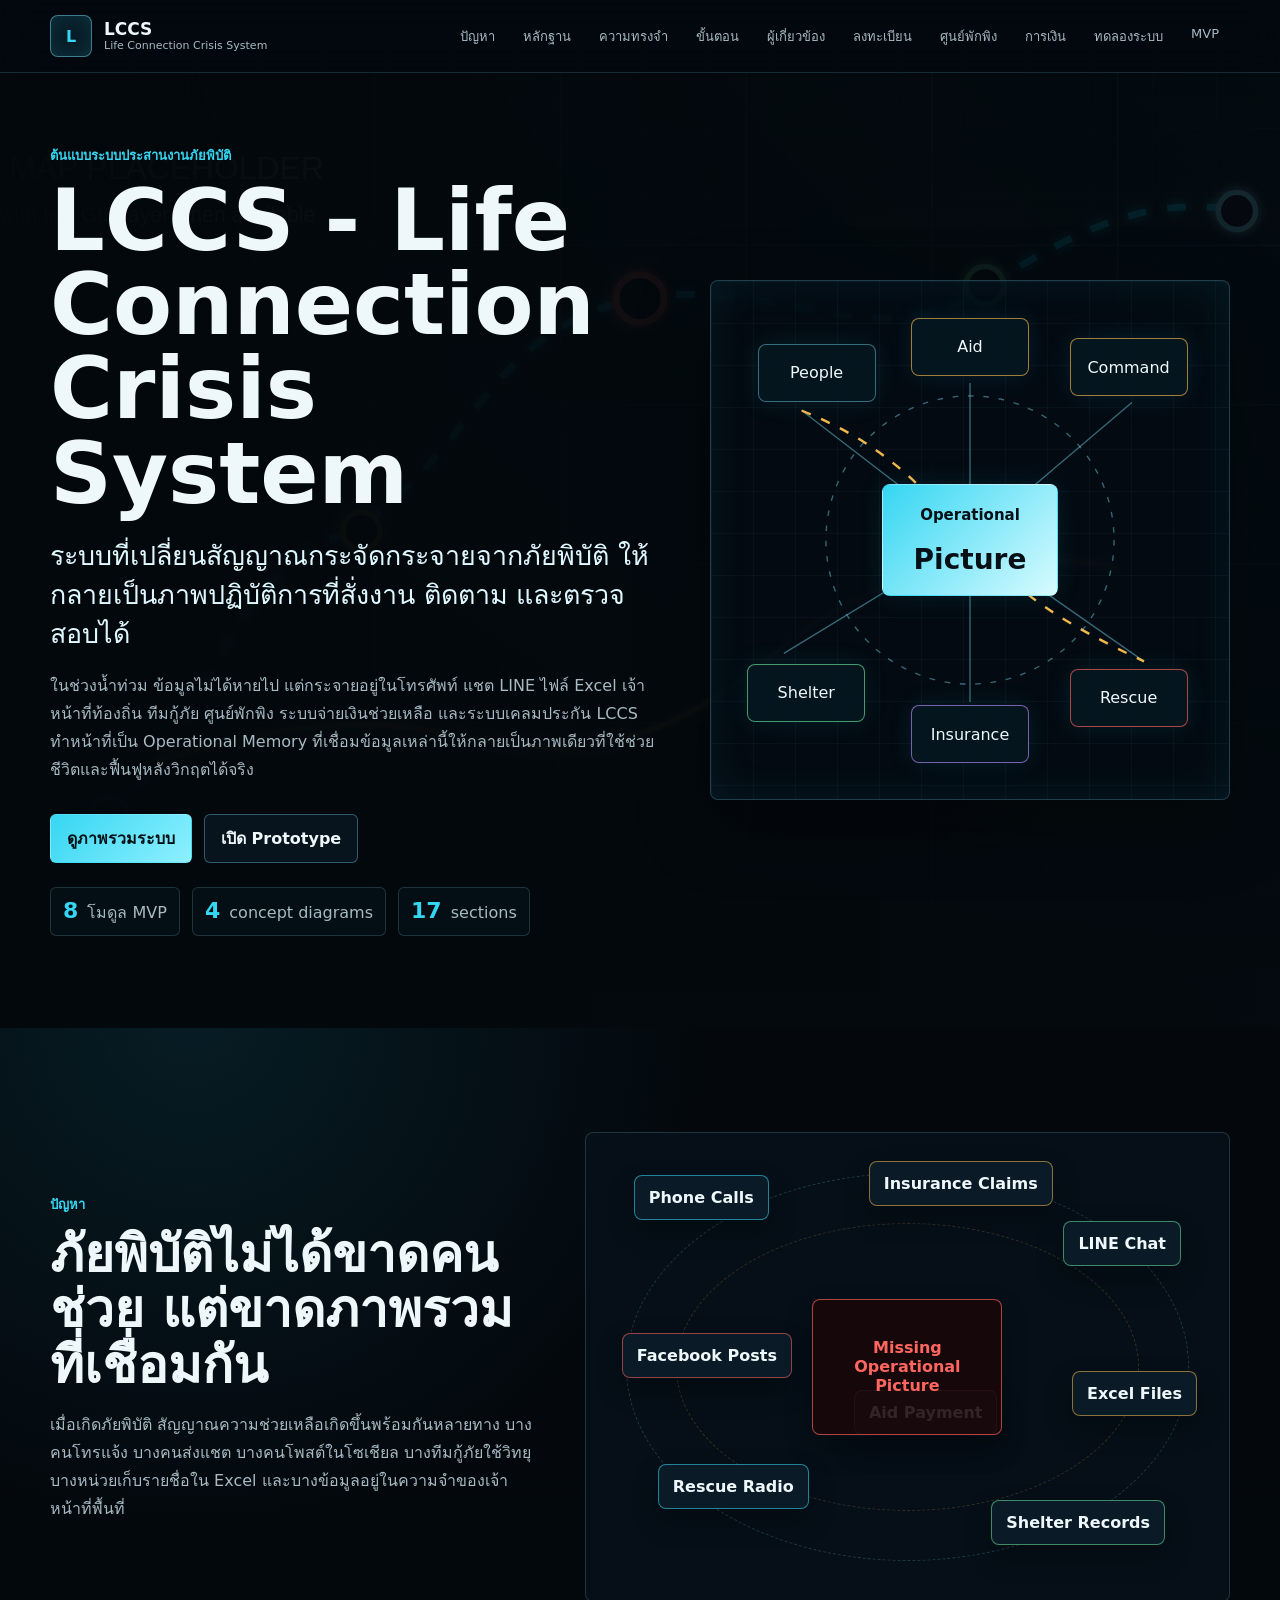
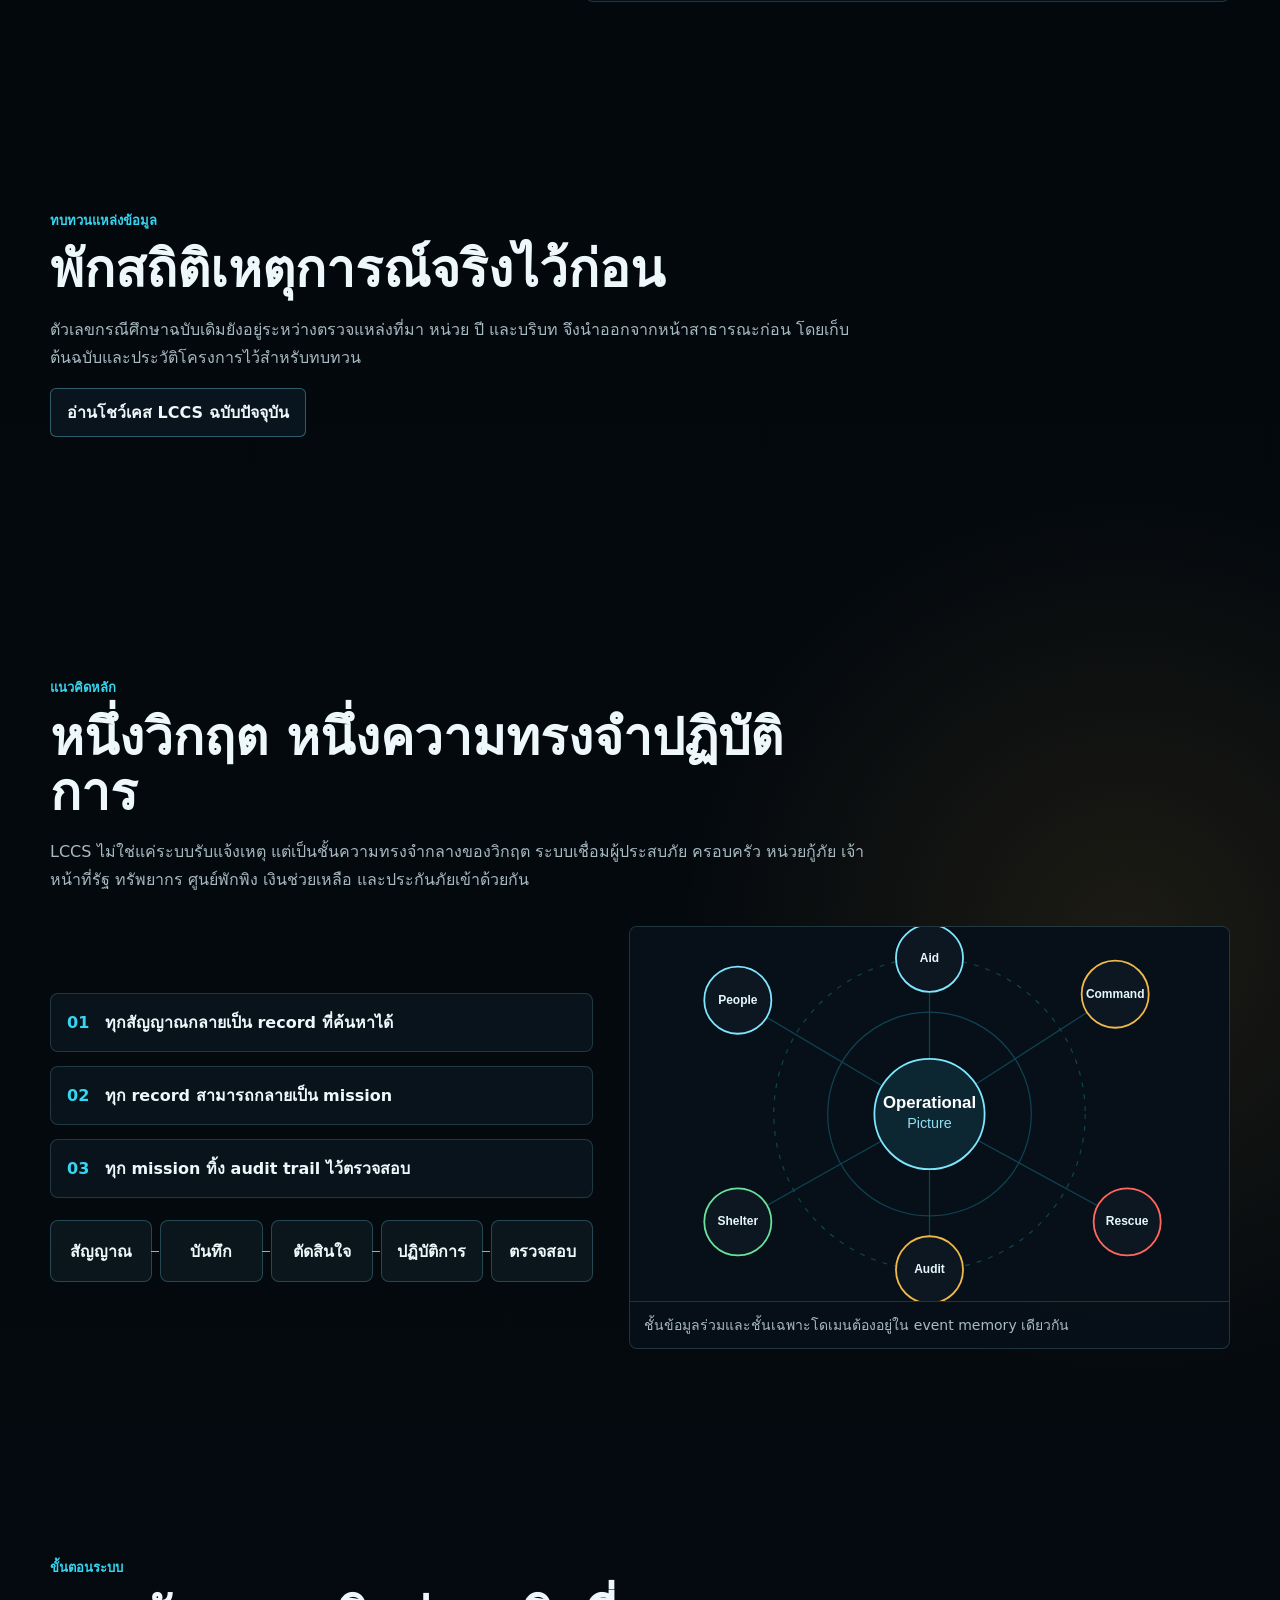
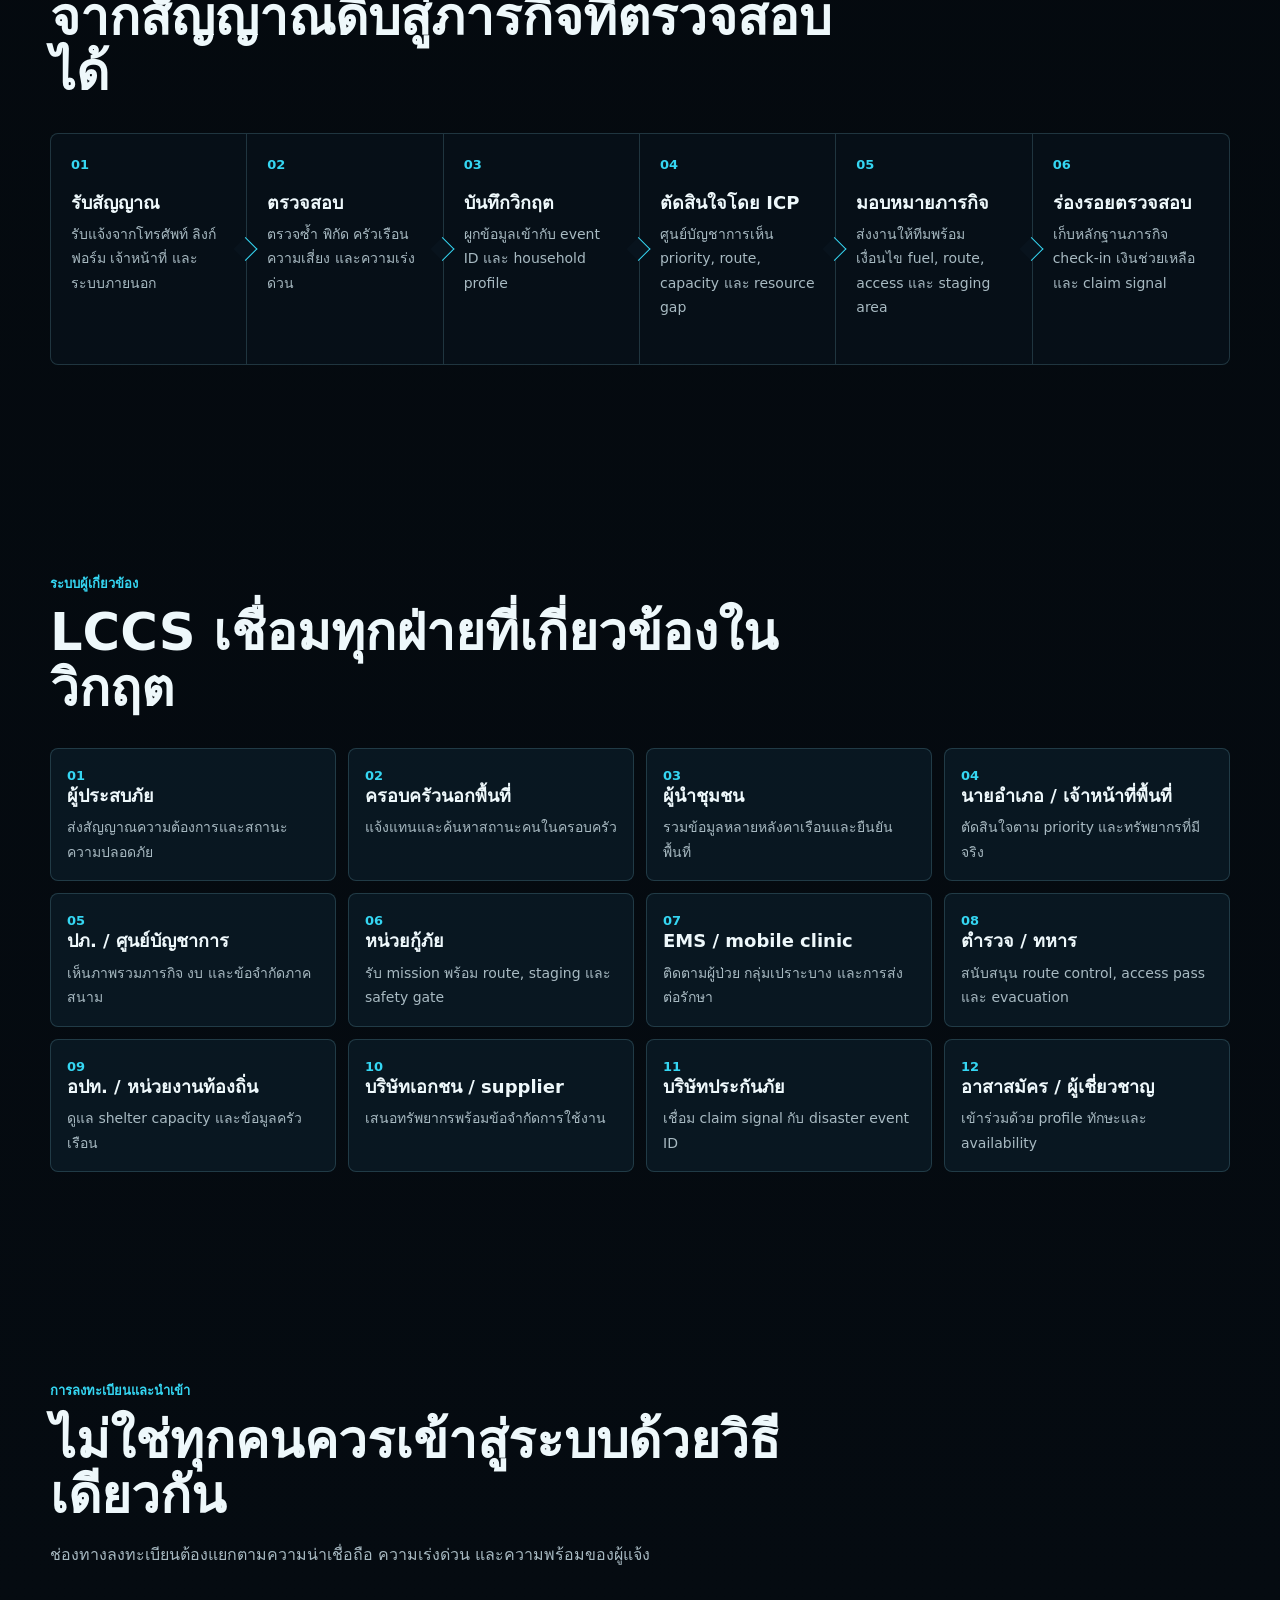
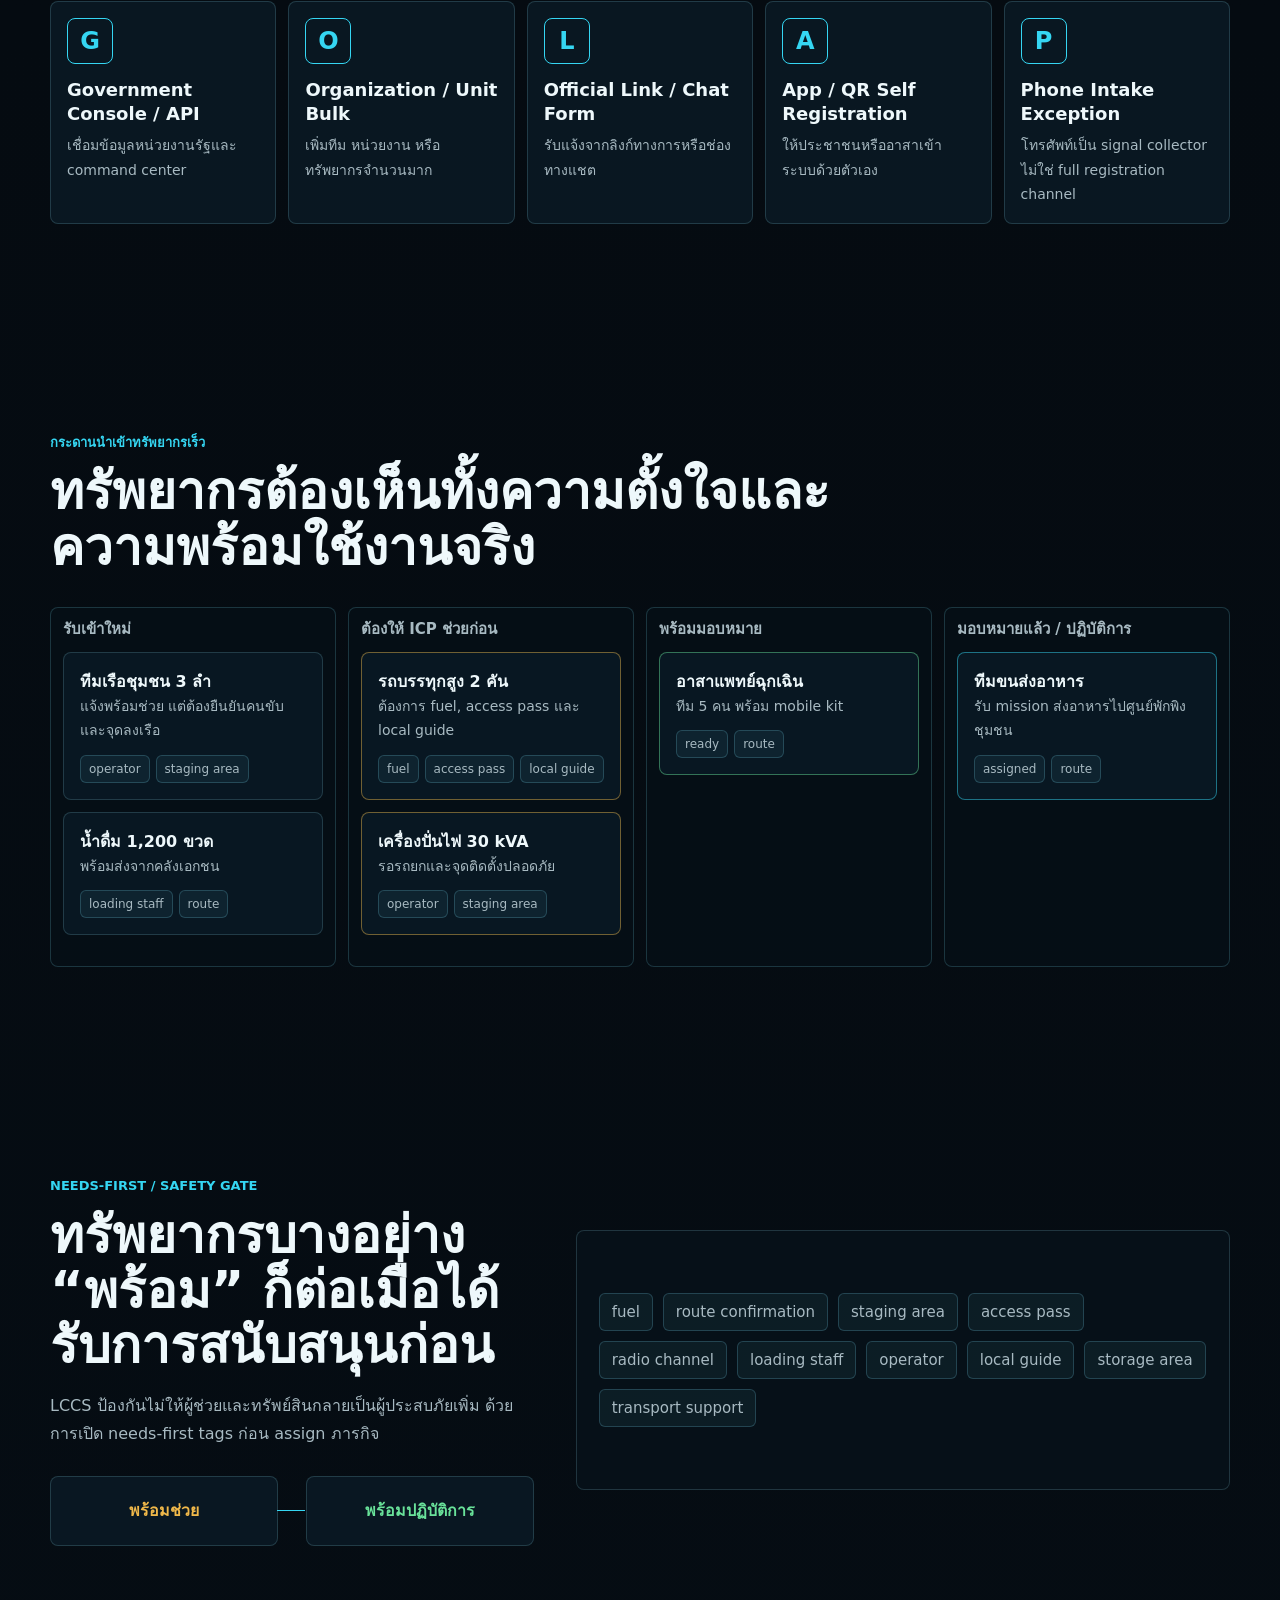
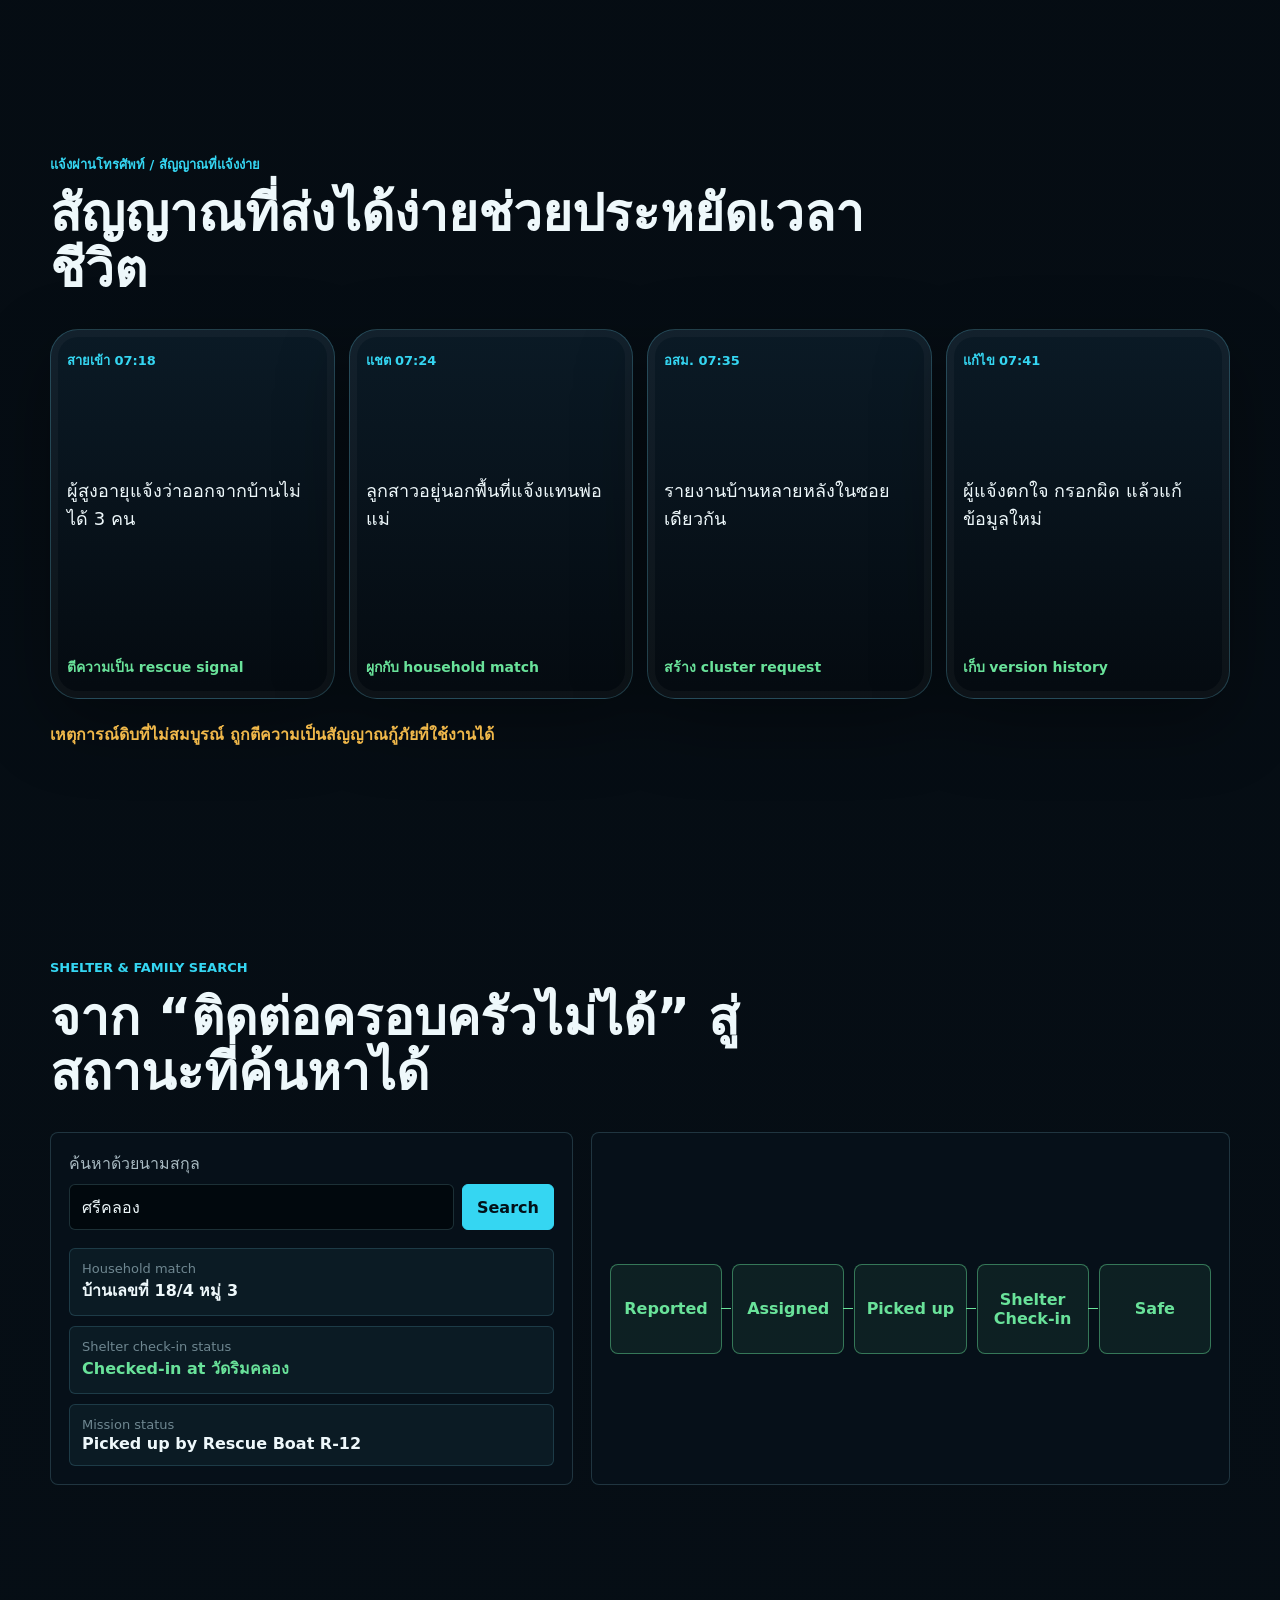
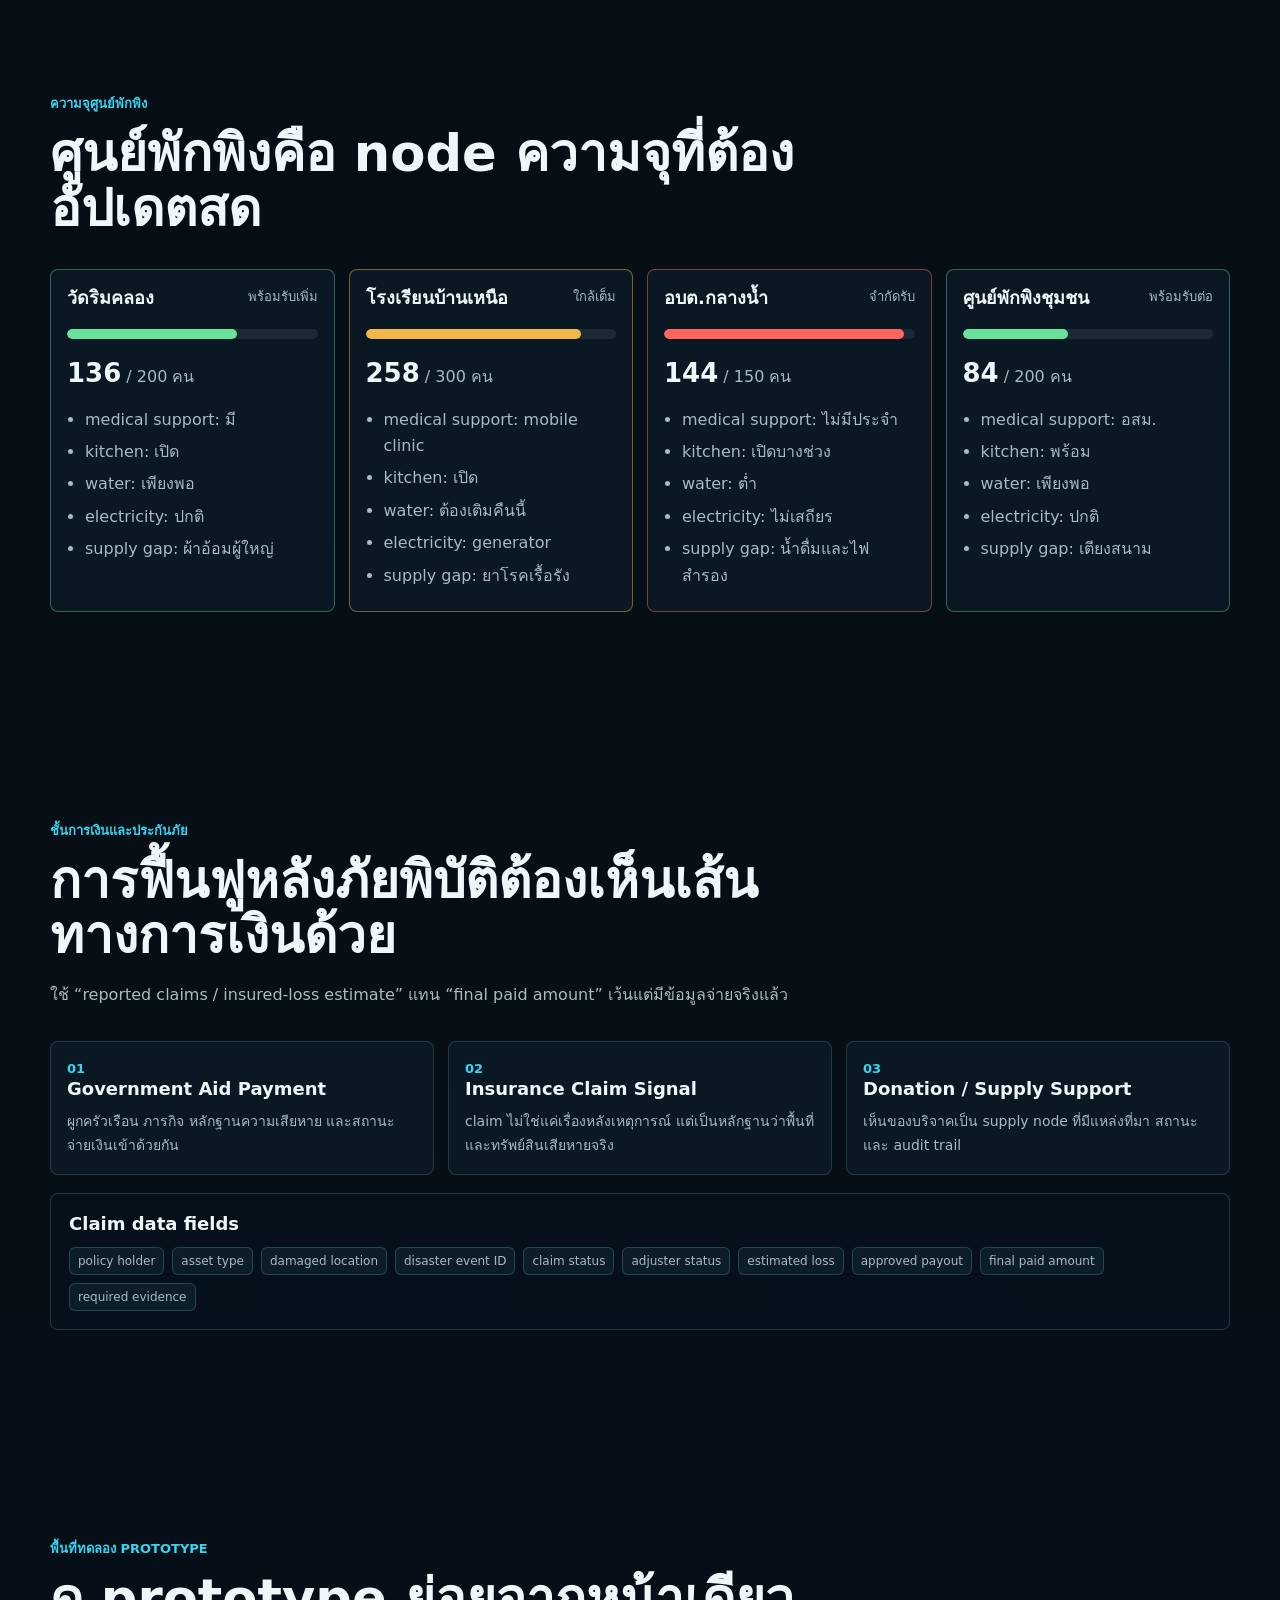
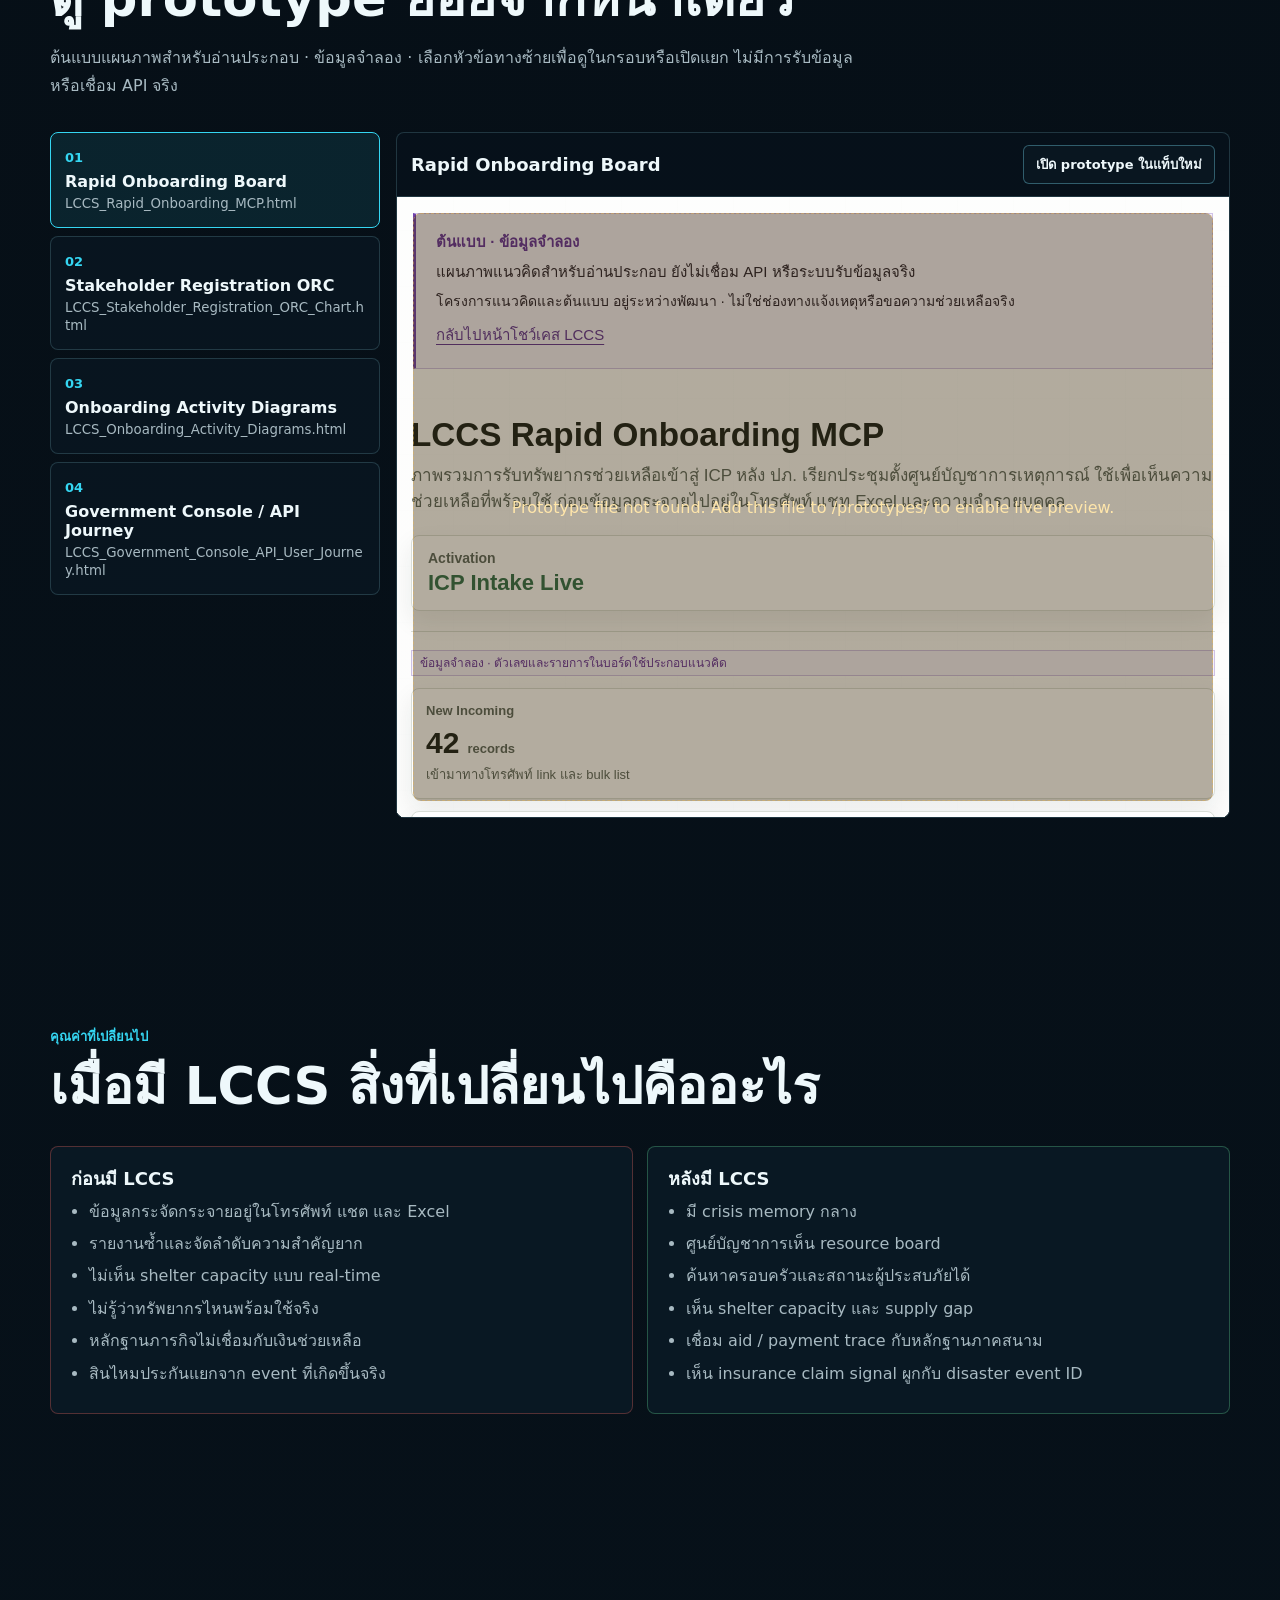
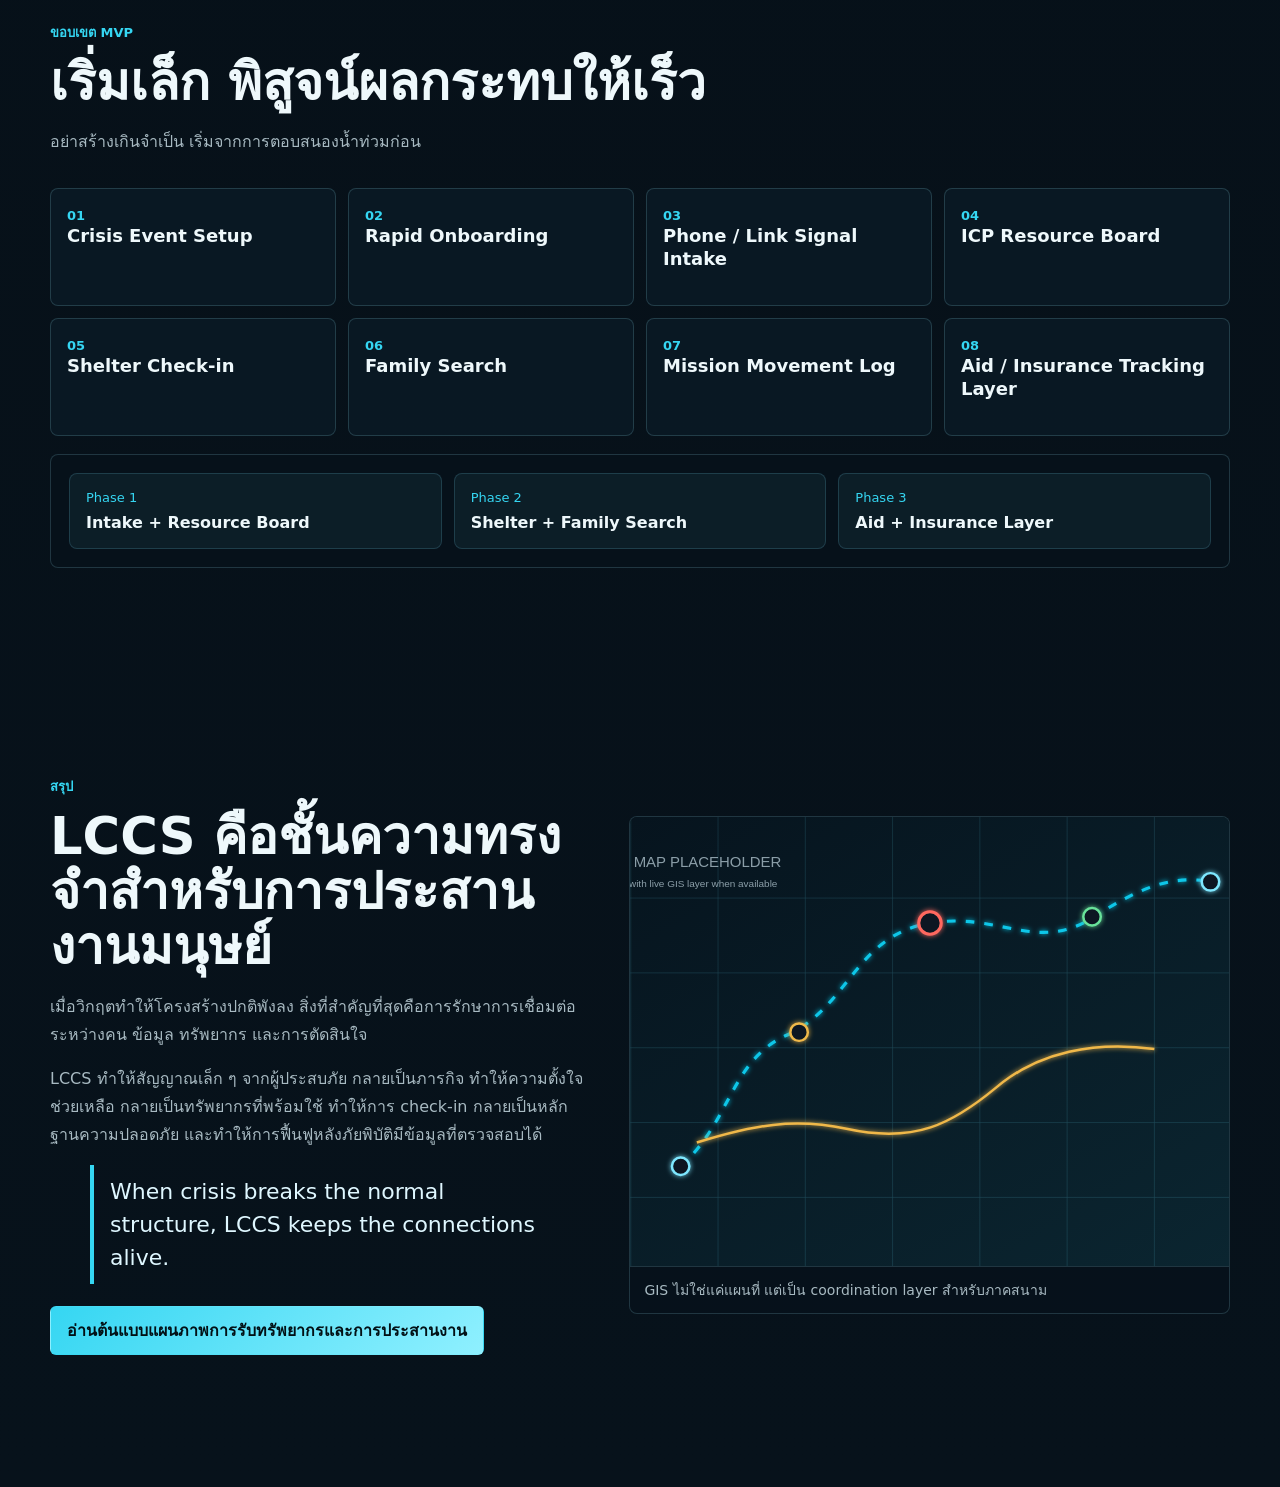
==== commit 39a232f9: "Clarify LCCS showcase identity, feedback and prototype scope" ====
--- a/index-legacy.html
+++ b/index-legacy.html
@@ -6,7 +6,6 @@
   <meta name="description" content="LCCS - Life Connection Crisis System prototype for disaster-response coordination.">
   <title>LCCS - Life Connection Crisis System</title>
   <link rel="stylesheet" href="styles.css">
-  <script src="data/cases.js" defer></script>
   <script src="app.js" defer></script>
 </head>
 <body>
@@ -63,7 +62,7 @@
           </div>
           <div class="hero-status" aria-label="สถานะตัวอย่าง">
             <span><strong data-count="8">0</strong> โมดูล MVP</span>
-            <span><strong data-count="6">0</strong> live prototypes</span>
+            <span><strong data-count="4">0</strong> concept diagrams</span>
             <span><strong data-count="17">0</strong> sections</span>
           </div>
         </div>
@@ -114,22 +113,12 @@
 
     <section class="section evidence-section" id="evidence" data-section>
       <div class="shell">
-        <div class="section-heading" data-reveal>
-          <p class="eyebrow">Why Now / Scale of Impact</p>
-          <h2>ภัยพิบัติแต่ละครั้ง สร้างต้นทุนคนละรูปแบบ</h2>
-          <p>
-            LCCS ไม่ได้มองภัยพิบัติเป็นตัวเลขรวมก้อนเดียว แต่แยกให้เห็นว่าแต่ละเหตุการณ์สร้างต้นทุนหลายชั้นพร้อมกัน ทั้งความเสียหายจริง งบรัฐ เงินเยียวยา ความเสียหายภาคเอกชน สินไหมประกัน ครัวเรือนที่ได้รับผลกระทบ และกำลังคนที่ต้องลงพื้นที่
-          </p>
-        </div>
-
-        <div class="case-tabs" role="tablist" aria-label="Case evidence tabs" data-reveal>
-          <button id="tab-hatyai2568" class="case-tab active" type="button" role="tab" aria-selected="true" aria-controls="case-panel" data-case="hatyai2568">หาดใหญ่ 2568</button>
-          <button id="tab-north2565to2568" class="case-tab" type="button" role="tab" aria-selected="false" aria-controls="case-panel" data-case="north2565to2568">น้ำเหนือ 2565-2568</button>
-          <button id="tab-central2554" class="case-tab" type="button" role="tab" aria-selected="false" aria-controls="case-panel" data-case="central2554">กรุงเทพฯ-ภาคกลาง 2554</button>
-          <button id="tab-compare" class="case-tab" type="button" role="tab" aria-selected="false" aria-controls="case-panel" data-case="compare">เปรียบเทียบ</button>
-        </div>
-
-        <article class="case-panel" id="case-panel" role="tabpanel" tabindex="0" aria-labelledby="tab-hatyai2568" data-reveal></article>
+        <div class="section-heading">
+          <p class="eyebrow">ทบทวนแหล่งข้อมูล</p>
+          <h2>พักสถิติเหตุการณ์จริงไว้ก่อน</h2>
+          <p>ตัวเลขกรณีศึกษาฉบับเดิมยังอยู่ระหว่างตรวจแหล่งที่มา หน่วย ปี และบริบท จึงนำออกจากหน้าสาธารณะก่อน โดยเก็บต้นฉบับและประวัติโครงการไว้สำหรับทบทวน</p>
+          <a class="button" href="index.html">อ่านโชว์เคส LCCS ฉบับปัจจุบัน</a>
+        </div>
       </div>
     </section>
 
@@ -493,7 +482,7 @@
         <div class="section-heading" data-reveal>
           <p class="eyebrow">พื้นที่ทดลอง Prototype</p>
           <h2>ดู prototype ย่อยจากหน้าเดียว</h2>
-          <p>เลือก prototype ทางซ้ายเพื่อ preview ใน iframe ทางขวา หรือเปิดแยกในแท็บใหม่</p>
+          <p>ต้นแบบแผนภาพสำหรับอ่านประกอบ · ข้อมูลจำลอง · เลือกหัวข้อทางซ้ายเพื่อดูในกรอบหรือเปิดแยก ไม่มีการรับข้อมูลหรือเชื่อม API จริง</p>
         </div>
         <div class="prototype-playground" data-reveal>
           <div class="prototype-list" aria-label="Prototype list">
@@ -517,16 +506,6 @@
               <strong>Government Console / API Journey</strong>
               <small>LCCS_Government_Console_API_User_Journey.html</small>
             </button>
-            <button class="prototype-card" type="button" data-title="Phone Alert Simulation" data-src="prototypes/lccs_phone_simulation_actors.html">
-              <span>05</span>
-              <strong>Phone Alert Simulation</strong>
-              <small>lccs_phone_simulation_actors.html</small>
-            </button>
-            <button class="prototype-card" type="button" data-title="Shelter Check-in & Family Search" data-src="prototypes/lccs_shelter_checkin_family_search.html">
-              <span>06</span>
-              <strong>Shelter Check-in & Family Search</strong>
-              <small>lccs_shelter_checkin_family_search.html</small>
-            </button>
           </div>
           <div class="prototype-preview">
             <div class="prototype-toolbar">
@@ -614,7 +593,7 @@
             LCCS ทำให้สัญญาณเล็ก ๆ จากผู้ประสบภัย กลายเป็นภารกิจ ทำให้ความตั้งใจช่วยเหลือ กลายเป็นทรัพยากรที่พร้อมใช้ ทำให้การ check-in กลายเป็นหลักฐานความปลอดภัย และทำให้การฟื้นฟูหลังภัยพิบัติมีข้อมูลที่ตรวจสอบได้
           </p>
           <blockquote>When crisis breaks the normal structure, LCCS keeps the connections alive.</blockquote>
-          <a class="button primary" href="#playground">เริ่ม prototype จาก ICP Resource Board + Shelter / Family Search</a>
+          <a class="button primary" href="#playground">อ่านต้นแบบแผนภาพการรับทรัพยากรและการประสานงาน</a>
         </div>
         <figure class="reference-figure compact" data-reveal>
           <img src="assets/placeholder-map.svg" alt="ภาพ LCCS Operational GIS coordination layer">
